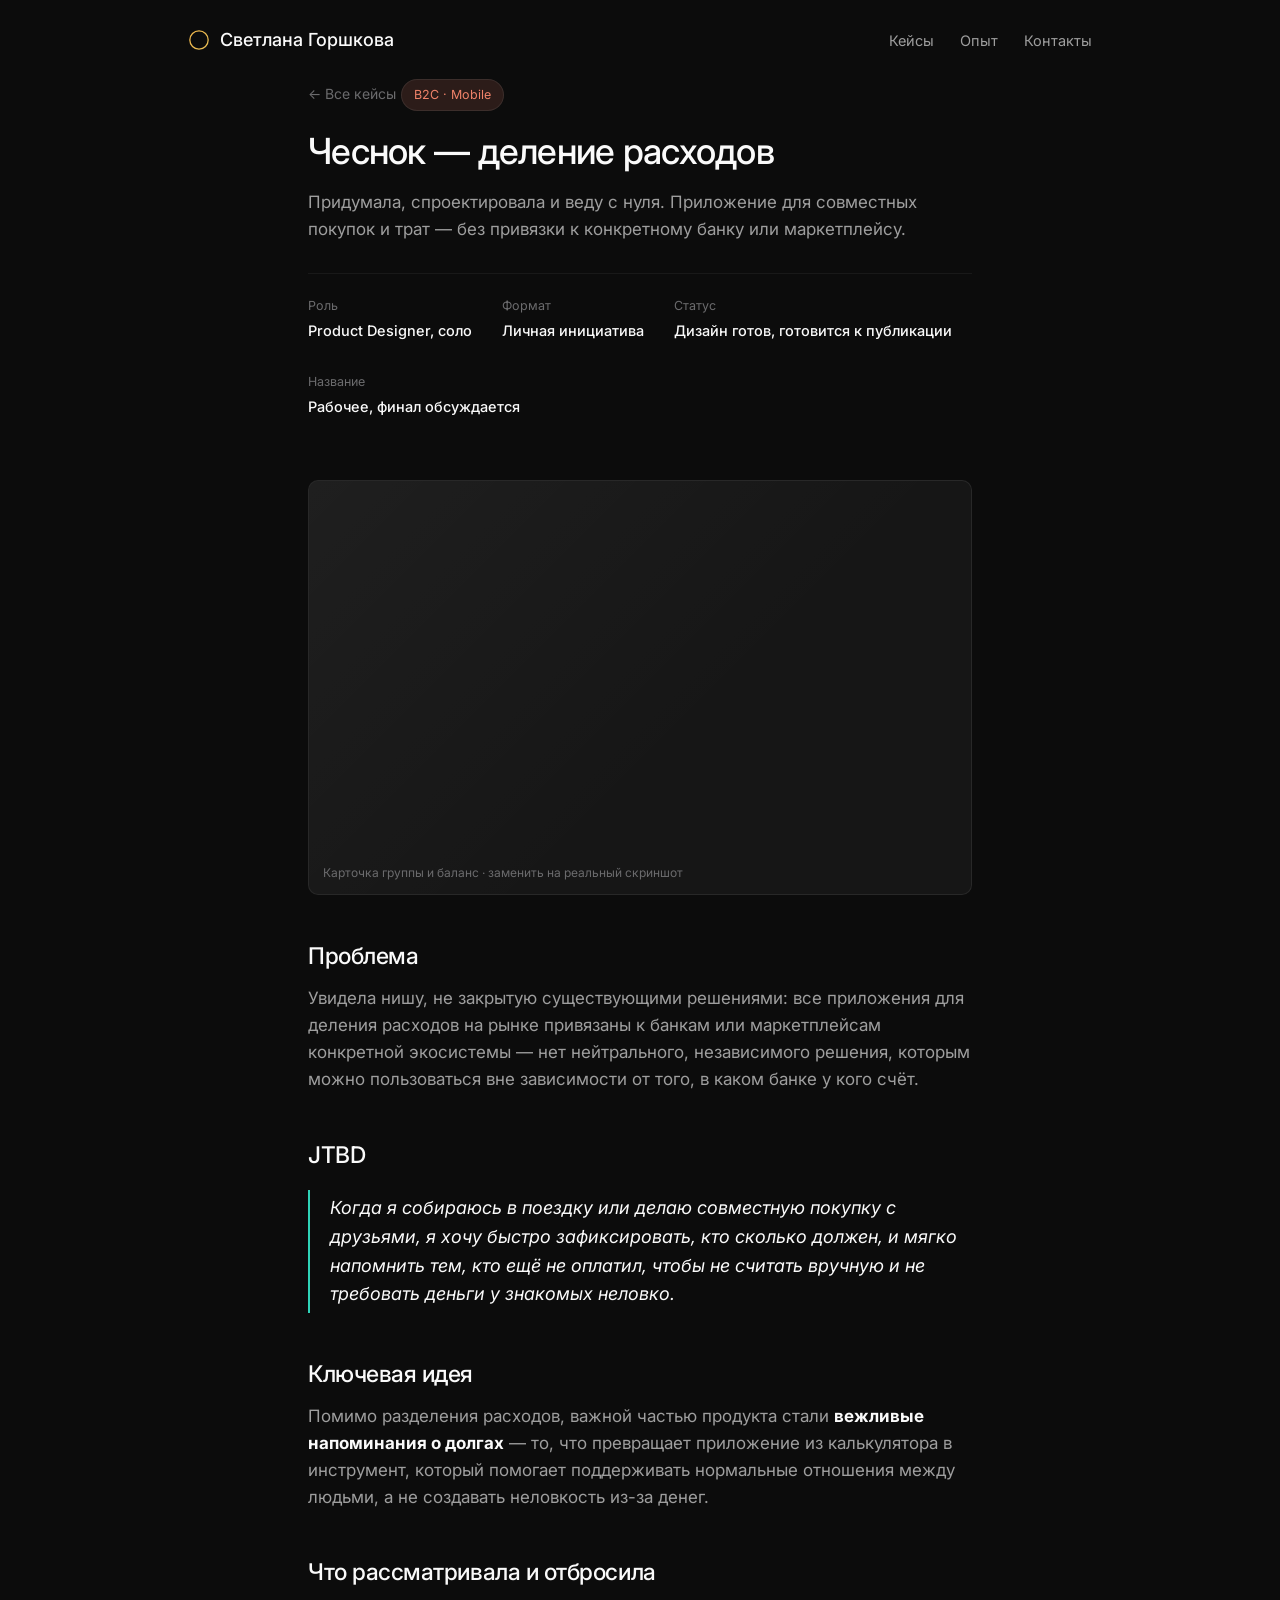
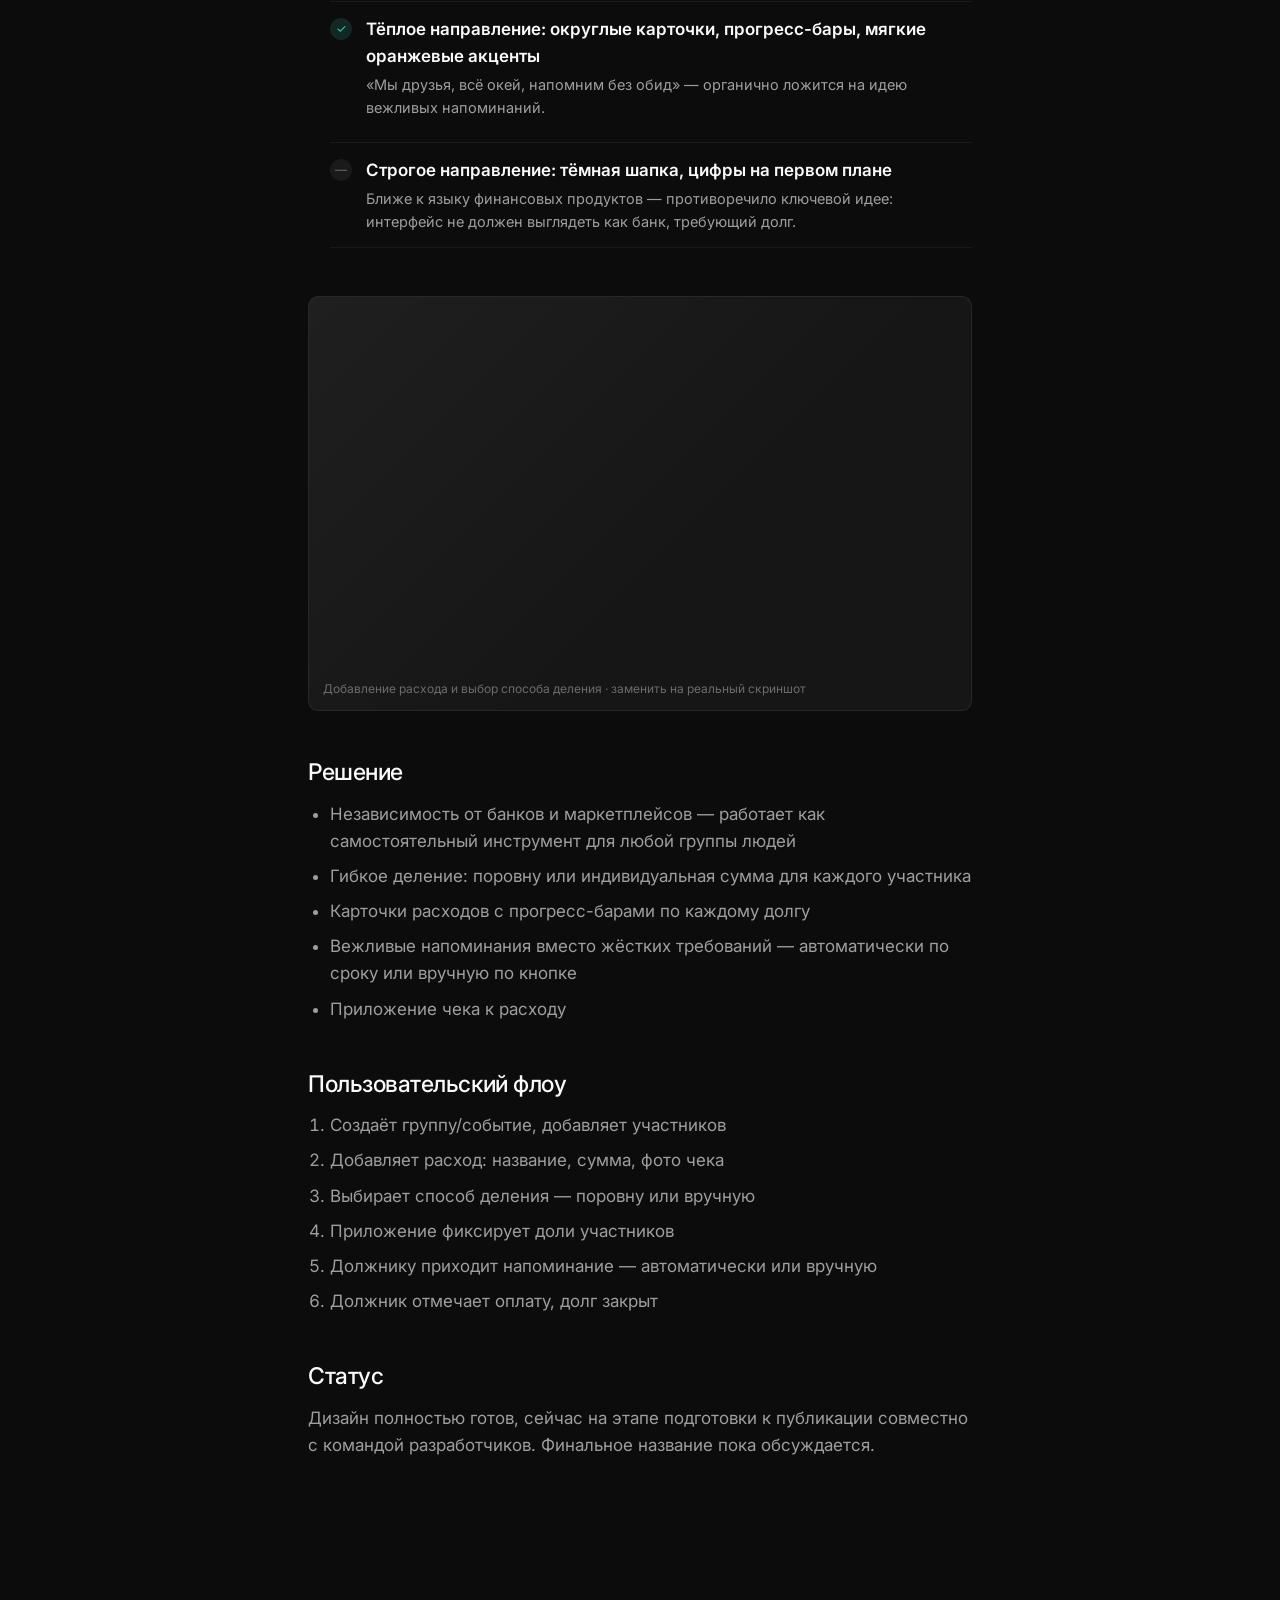
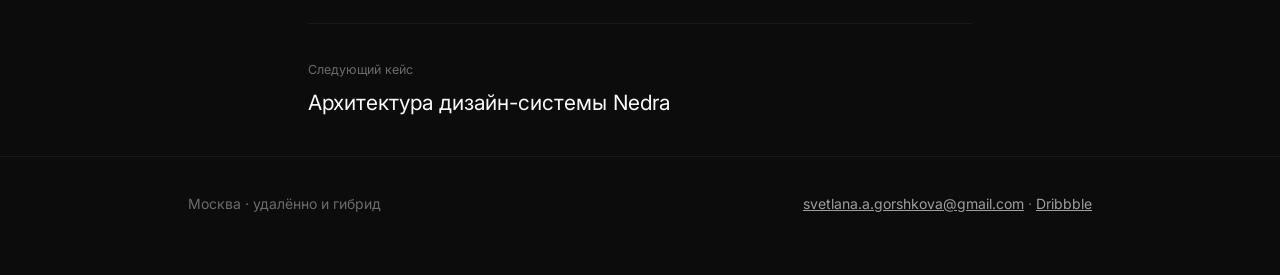
==== case-chesnok.html @ 219b7819 "Add files via upload" ====
<!DOCTYPE html>
<html lang="ru">
<head>
<meta charset="UTF-8">
<meta name="viewport" content="width=device-width, initial-scale=1">
<title>Чеснок — деление расходов — Светлана Горшкова</title>
<meta name="description" content="Личный проект: приложение для деления расходов на покупках без привязки к банкам и маркетплейсам.">
<link rel="stylesheet" href="styles.css">
</head>
<body>

<nav class="topnav">
  <div class="wrap">
    <a href="index.html" class="brand">
      <svg class="mark" viewBox="0 0 24 24" fill="none"><circle cx="12" cy="12" r="10" stroke="url(#g1)" stroke-width="1.4"/><defs><linearGradient id="g1" x1="0" y1="0" x2="24" y2="24"><stop offset="0%" stop-color="#F2B84B"/><stop offset="55%" stop-color="#2FD3B8"/><stop offset="100%" stop-color="#7FA6E8"/></linearGradient></defs></svg>
      Светлана Горшкова
    </a>
    <div class="links">
      <a href="index.html#cases">Кейсы</a>
      <a href="index.html#about">Опыт</a>
      <a href="index.html#contact">Контакты</a>
    </div>
  </div>
</nav>

<div class="narrow">
  <header class="case-hero">
    <a href="index.html" class="back">← Все кейсы</a>
    <span class="eyebrow-badge brick" data-enter data-delay="0">B2C · Mobile</span>
    <h1 data-enter data-delay="80">Чеснок — деление расходов</h1>
    <p class="dek" data-enter data-delay="160">Придумала, спроектировала и веду с нуля. Приложение для совместных покупок и трат — без привязки к конкретному банку или маркетплейсу.</p>

    <div class="facts-row" data-enter data-delay="240">
      <div class="fact"><div class="k">Роль</div><div class="v">Product Designer, соло</div></div>
      <div class="fact"><div class="k">Формат</div><div class="v">Личная инициатива</div></div>
      <div class="fact"><div class="k">Статус</div><div class="v">Дизайн готов, готовится к публикации</div></div>
      <div class="fact"><div class="k">Название</div><div class="v">Рабочее, финал обсуждается</div></div>
    </div>
  </header>

  <div class="placeholder-shot brick"><span class="cap">Карточка группы и баланс · заменить на реальный скриншот</span></div>

  <div class="case-body">

    <section>
      <h2>Проблема</h2>
      <p>Увидела нишу, не закрытую существующими решениями: все приложения для деления расходов на рынке привязаны к банкам или маркетплейсам конкретной экосистемы — нет нейтрального, независимого решения, которым можно пользоваться вне зависимости от того, в каком банке у кого счёт.</p>
    </section>

    <section>
      <h2>JTBD</h2>
      <blockquote class="quote-block">Когда я собираюсь в поездку или делаю совместную покупку с друзьями, я хочу быстро зафиксировать, кто сколько должен, и мягко напомнить тем, кто ещё не оплатил, чтобы не считать вручную и не требовать деньги у знакомых неловко.</blockquote>
    </section>

    <section>
      <h2>Ключевая идея</h2>
      <p>Помимо разделения расходов, важной частью продукта стали <strong>вежливые напоминания о долгах</strong> — то, что превращает приложение из калькулятора в инструмент, который помогает поддерживать нормальные отношения между людьми, а не создавать неловкость из-за денег.</p>
    </section>

    <section>
      <h2>Что рассматривала и отбросила</h2>
      <ul class="alt-list">
        <li>
          <span class="alt-mark yes">✓</span>
          <span>
            <div class="alt-title">Тёплое направление: округлые карточки, прогресс-бары, мягкие оранжевые акценты</div>
            <div class="alt-desc">«Мы друзья, всё окей, напомним без обид» — органично ложится на идею вежливых напоминаний.</div>
          </span>
        </li>
        <li>
          <span class="alt-mark no">—</span>
          <span>
            <div class="alt-title">Строгое направление: тёмная шапка, цифры на первом плане</div>
            <div class="alt-desc">Ближе к языку финансовых продуктов — противоречило ключевой идее: интерфейс не должен выглядеть как банк, требующий долг.</div>
          </span>
        </li>
      </ul>
    </section>

    <div class="placeholder-shot brick"><span class="cap">Добавление расхода и выбор способа деления · заменить на реальный скриншот</span></div>

    <section>
      <h2>Решение</h2>
      <ul>
        <li>Независимость от банков и маркетплейсов — работает как самостоятельный инструмент для любой группы людей</li>
        <li>Гибкое деление: поровну или индивидуальная сумма для каждого участника</li>
        <li>Карточки расходов с прогресс-барами по каждому долгу</li>
        <li>Вежливые напоминания вместо жёстких требований — автоматически по сроку или вручную по кнопке</li>
        <li>Приложение чека к расходу</li>
      </ul>
    </section>

    <section>
      <h2>Пользовательский флоу</h2>
      <ol>
        <li>Создаёт группу/событие, добавляет участников</li>
        <li>Добавляет расход: название, сумма, фото чека</li>
        <li>Выбирает способ деления — поровну или вручную</li>
        <li>Приложение фиксирует доли участников</li>
        <li>Должнику приходит напоминание — автоматически или вручную</li>
        <li>Должник отмечает оплату, долг закрыт</li>
      </ol>
    </section>

    <section>
      <h2>Статус</h2>
      <p>Дизайн полностью готов, сейчас на этапе подготовки к публикации совместно с командой разработчиков. Финальное название пока обсуждается.</p>
    </section>

  </div>

  <div class="next-case">
    <div class="k">Следующий кейс</div>
    <a href="case-nedra-design-system.html">Архитектура дизайн-системы Nedra</a>
  </div>
</div>

<footer>
  <div class="wrap" style="display:flex; justify-content:space-between; flex-wrap:wrap; gap:12px; width:100%;">
    <span>Москва &middot; удалённо и гибрид</span>
    <span><a href="mailto:svetlana.a.gorshkova@gmail.com">svetlana.a.gorshkova@gmail.com</a> &middot; <a href="https://dribbble.com/hagedis">Dribbble</a></span>
  </div>
</footer>

<script src="entrance.js"></script>
</body>
</html>
---- styles.css ----
@import url('https://fonts.googleapis.com/css2?family=Inter:wght@400;500;600;700&display=swap');

:root {
  --bg: #0c0c0c;
  --box: #111111;
  --box-raised: #161616;
  --hairline: rgba(255,255,255,0.08);
  --hairline-soft: rgba(255,255,255,0.055);
  --heading: #fafafa;
  --subtitle: #9e9e9e;
  --faint: #6b6b6d;

  --teal: #2FD3B8;
  --teal-dim: rgba(47,211,184,0.14);
  --amber: #F2B84B;
  --amber-dim: rgba(242,184,75,0.14);
  --brick: #F0836A;
  --brick-dim: rgba(240,131,106,0.14);
  --navy: #7FA6E8;
  --navy-dim: rgba(127,166,232,0.14);

  --grad: linear-gradient(90deg, var(--amber) 0%, var(--teal) 55%, var(--navy) 100%);
  --max-w: 720px;
}

* { box-sizing: border-box; }
html { scroll-behavior: smooth; }
@media (prefers-reduced-motion: reduce) { html { scroll-behavior: auto; } }

body {
  margin: 0;
  background: var(--bg);
  color: var(--heading);
  font-family: 'Inter', -apple-system, sans-serif;
  font-size: 17px;
  line-height: 1.6;
  -webkit-font-smoothing: antialiased;
}

h1, h2, h3 {
  font-family: 'Inter', -apple-system, sans-serif;
  font-weight: 500;
  letter-spacing: -0.02em;
  line-height: 1.15;
  color: var(--heading);
  margin: 0;
}

a { color: inherit; }
img, svg { max-width: 100%; display: block; }

.wrap { max-width: 960px; margin: 0 auto; padding: 0 28px; }
.narrow { max-width: var(--max-w); margin: 0 auto; padding: 0 28px; }

/* ===== entrance ===== */
[data-enter] { opacity: 0; }
.hl-mask { display: block; overflow: hidden; padding-bottom: 0.16em; margin-bottom: -0.16em; }
.hl-line { display: block; opacity: 0; transform: translateY(60%); }
html.entrance-off [data-enter] { opacity: 1 !important; }
html.entrance-off .hl-line { opacity: 1 !important; transform: none !important; }

/* ===== nav ===== */
.topnav { padding: 26px 0 0; }
.topnav .wrap { display: flex; justify-content: space-between; align-items: center; gap: 16px; flex-wrap: wrap; }
.topnav .brand { font-family: 'Inter', sans-serif; font-size: 18px; font-weight: 500; text-decoration: none; color: var(--heading); display:flex; align-items:center; gap:10px; }
.topnav .brand .mark { width: 22px; height: 22px; flex-shrink: 0; }
.topnav .links { display: flex; gap: 26px; font-size: 14.5px; color: var(--subtitle); }
.topnav .links a { text-decoration: none; transition: color .18s ease; }
.topnav .links a:hover { color: var(--heading); }

/* ===== hero ===== */
.hero { padding: 100px 0 0; position: relative; }
.hero-glow {
  position: absolute; top: -80px; left: 50%; transform: translateX(-50%);
  width: 720px; height: 360px; pointer-events: none; z-index: 0;
  background: radial-gradient(closest-side, rgba(242,184,75,0.10), rgba(47,211,184,0.07) 55%, transparent 75%);
  filter: blur(10px);
}
.hero > .wrap { position: relative; z-index: 1; }
.hero h1 {
  font-size: clamp(30px, 4.4vw, 44px);
  max-width: 800px;
  letter-spacing: -0.015em;
}
.hero .role { margin-top: 22px; font-size: 16.5px; color: var(--subtitle); max-width: 600px; line-height: 1.7; }
.hero .role + .role { margin-top: 14px; }

/* composer-style card for stats */
.stat-card {
  margin-top: 56px;
  background: linear-gradient(180deg, rgba(255,255,255,0.03), rgba(255,255,255,0) 45%), var(--box);
  border: 1px solid var(--hairline);
  border-radius: 16px;
  padding: 36px clamp(24px,3.5vw,40px);
  position: relative;
  isolation: isolate;
}
.stat-card::after {
  content: ""; position: absolute; left: 6%; right: 6%; bottom: -1px; height: 2px;
  background: var(--grad); border-radius: 2px; opacity: 0.85; z-index: -1;
  filter: blur(0.3px);
}
.stat-row { display: flex; flex-wrap: wrap; gap: 44px; }
.stat .num {
  font-family: 'Inter', sans-serif; font-size: 27px; font-weight: 500;
  background-image: var(--grad);
  background-size: 110px 100%;
  background-repeat: no-repeat;
  -webkit-background-clip: text; background-clip: text; color: transparent;
}
.stat .label { font-size: 13px; color: var(--faint); margin-top: 4px; }

/* ===== case list ===== */
.case-list { margin: 88px 0; }
.section-label { font-size: 13.5px; color: var(--faint); margin-bottom: 26px; letter-spacing: 0.01em; }
.case-row {
  display: flex; align-items: center; gap: 26px;
  padding: 32px 30px 32px 34px; margin-bottom: 16px;
  border: 1px solid var(--hairline-soft);
  border-radius: 12px;
  background: var(--box);
  text-decoration: none; color: inherit;
  position: relative; overflow: hidden;
  transition: border-color .2s ease, background .2s ease, transform .2s ease;
}
.case-row::before {
  content: ""; position: absolute; left: 0; top: 0; bottom: 0; width: 3px;
  background-image: linear-gradient(180deg, var(--amber) 0%, var(--teal) 50%, var(--navy) 100%);
  background-repeat: no-repeat;
  background-size: 100% 560px;
}
.case-row:nth-of-type(1)::before { background-position: 0 0; }
.case-row:nth-of-type(2)::before { background-position: 0 -140px; }
.case-row:nth-of-type(3)::before { background-position: 0 -280px; }
.case-row:nth-of-type(4)::before { background-position: 0 -420px; }
.case-row:hover { background: var(--box-raised); transform: translateY(-1px); border-color: var(--hairline); }
.case-row .meta { flex: 1; min-width: 0; }
.case-row .ctitle { font-family: 'Inter', sans-serif; font-size: 21px; font-weight: 500; }
.case-row .csub { font-size: 14.5px; color: var(--subtitle); margin-top: 6px; }
.case-row .cresult { font-size: 14.5px; color: var(--subtitle); text-align: right; white-space: nowrap; flex-shrink: 0; }
.case-row .cresult strong { color: var(--heading); font-weight: 600; }
.case-row .tag { font-size: 12px; color: var(--subtitle); border: 1px solid var(--hairline); border-radius: 999px; padding: 4px 10px; flex-shrink: 0; }

/* ===== about ===== */
.about { padding: 64px 0 96px; border-top: 1px solid var(--hairline-soft); }
.about p { max-width: 640px; color: var(--subtitle); line-height: 1.7; }
.skills-grid { display: grid; grid-template-columns: repeat(auto-fit, minmax(220px,1fr)); gap: 20px; margin-top: 36px; }
.skills-grid > div { background: var(--box); border: 1px solid var(--hairline-soft); border-radius: 12px; padding: 24px 26px; }
.skills-grid h4 { font-size: 14px; font-weight: 600; margin-bottom: 8px; color: var(--heading); }
.skills-grid p { font-size: 14px; color: var(--subtitle); margin: 0; }

footer { padding: 36px 0 60px; border-top: 1px solid var(--hairline-soft); font-size: 14px; color: var(--faint); display: flex; justify-content: space-between; flex-wrap: wrap; gap: 12px; }
footer a { text-decoration: underline; color: var(--subtitle); }

/* ===== case pages ===== */
.case-hero { padding: 24px 0 40px; }
.case-hero .back { display: inline-block; font-size: 14px; color: var(--faint); text-decoration: none; margin-bottom: 26px; }
.case-hero .back:hover { color: var(--heading); }
.case-hero .eyebrow-badge { display: inline-block; font-size: 12.5px; padding: 5px 12px; border-radius: 999px; margin-bottom: 18px; border: 1px solid var(--hairline); }
.case-hero .eyebrow-badge.teal { color: var(--teal); background: var(--teal-dim); }
.case-hero .eyebrow-badge.amber { color: var(--amber); background: var(--amber-dim); }
.case-hero .eyebrow-badge.brick { color: var(--brick); background: var(--brick-dim); }
.case-hero .eyebrow-badge.navy { color: var(--navy); background: var(--navy-dim); }
.case-hero h1 { font-size: clamp(27px, 4vw, 36px); }
.case-hero .dek { margin-top: 16px; font-size: 17px; color: var(--subtitle); max-width: 620px; }
.facts-row { display: flex; flex-wrap: wrap; gap: 30px; margin-top: 30px; padding-top: 22px; border-top: 1px solid var(--hairline-soft); }
.facts-row .fact .k { font-size: 12.5px; color: var(--faint); margin-bottom: 3px; }
.facts-row .fact .v { font-size: 14.5px; font-weight: 500; }
.nda-note { margin-top: 22px; padding: 13px 16px; background: var(--navy-dim); color: var(--navy); font-size: 14px; border-radius: 8px; max-width: 560px; border: 1px solid var(--hairline); }

.case-body { padding-bottom: 80px; }
.case-body section { margin: 48px 0; }
.case-body h2 { font-size: 23px; margin-bottom: 15px; }
.case-body h3 { font-size: 17px; margin: 22px 0 10px; color: var(--heading); }
.case-body p { color: var(--subtitle); margin: 0 0 14px; }
.case-body ul, .case-body ol { color: var(--subtitle); padding-left: 22px; margin: 0 0 14px; }
.case-body li { margin-bottom: 8px; }
.case-body strong { color: var(--heading); }

.alt-list { list-style: none; padding: 0; margin: 18px 0; }
.alt-list li { display: flex; gap: 14px; padding: 14px 0; border-top: 1px solid var(--hairline-soft); }
.alt-list li:last-child { border-bottom: 1px solid var(--hairline-soft); }
.alt-mark { flex-shrink: 0; width: 22px; height: 22px; border-radius: 50%; display: flex; align-items: center; justify-content: center; font-size: 12px; margin-top: 2px; }
.alt-mark.yes { background: var(--teal-dim); color: var(--teal); }
.alt-mark.no { background: rgba(255,255,255,0.06); color: var(--faint); }
.alt-list .alt-title { font-weight: 600; color: var(--heading); margin-bottom: 3px; }
.alt-list .alt-desc { font-size: 14.5px; color: var(--subtitle); }

.result-grid { display: grid; grid-template-columns: repeat(auto-fit, minmax(140px,1fr)); gap: 22px; margin: 22px 0; }
.result-grid .num { font-family: 'Inter', sans-serif; font-size: 30px; font-weight: 500; background: var(--grad); -webkit-background-clip: text; background-clip: text; color: transparent; }
.result-grid .label { font-size: 13.5px; color: var(--subtitle); margin-top: 4px; }
.result-grid .forecast-tag { display: block; font-size: 11px; color: var(--faint); margin-top: 3px; }

.placeholder-shot { border-radius: 10px; aspect-ratio: 16/10; margin: 22px 0; position: relative; overflow: hidden; border: 1px solid var(--hairline); background: var(--box-raised); }
.placeholder-shot::after { content: ""; position: absolute; inset: 0; background: linear-gradient(135deg, rgba(255,255,255,0.04), transparent 60%); }
.placeholder-shot .cap { position: absolute; bottom: 12px; left: 14px; font-size: 12px; color: var(--faint); z-index: 1; }

.quote-block { border-left: 2px solid var(--teal); padding: 4px 0 4px 20px; margin: 22px 0; font-family: 'Inter', sans-serif; font-style: italic; font-size: 18px; color: var(--heading); }

.next-case { border-top: 1px solid var(--hairline-soft); padding: 36px 0; margin-top: 36px; }
.next-case .k { font-size: 12.5px; color: var(--faint); margin-bottom: 6px; }
.next-case a { font-family: 'Inter', sans-serif; font-size: 21px; text-decoration: none; }
.next-case a:hover { color: var(--teal); }

@media (max-width: 640px) {
  .case-row { flex-wrap: wrap; }
  .case-row .cresult { width: 100%; text-align: left; margin-top: 4px; }
}
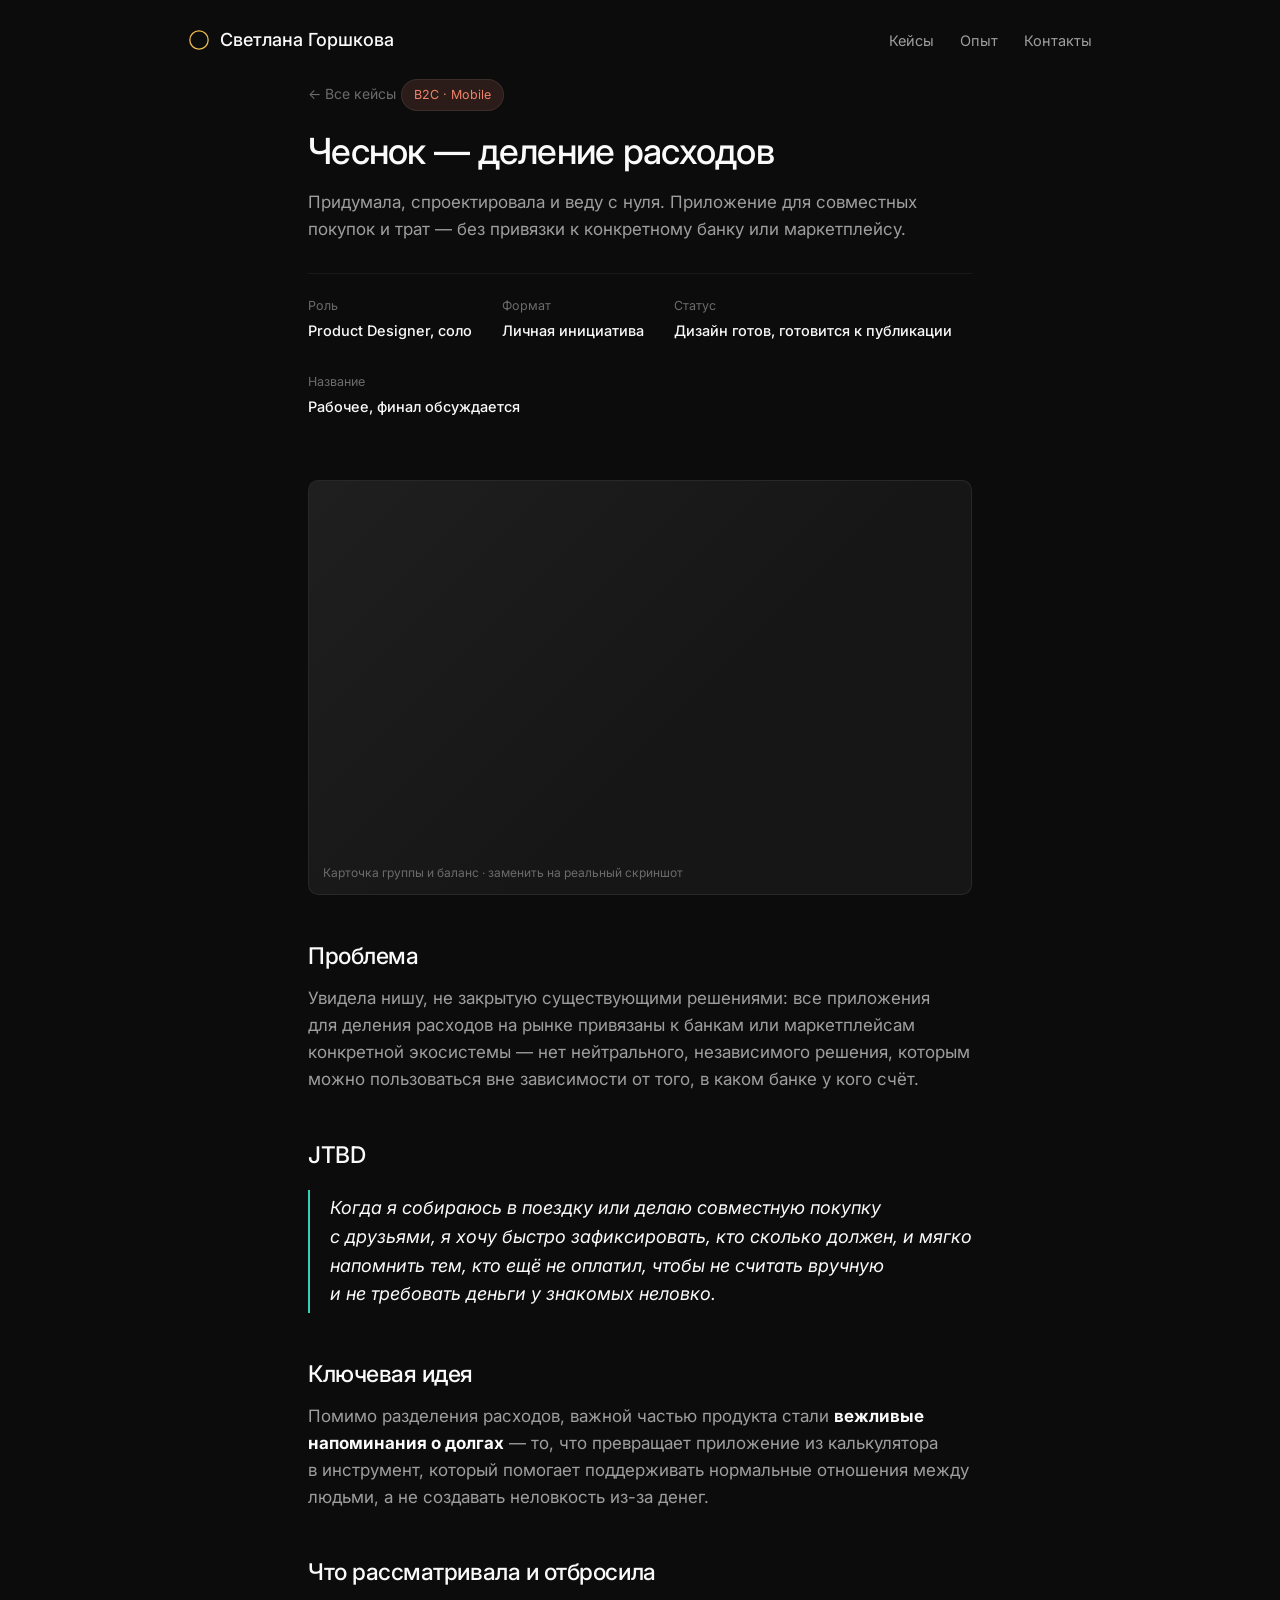
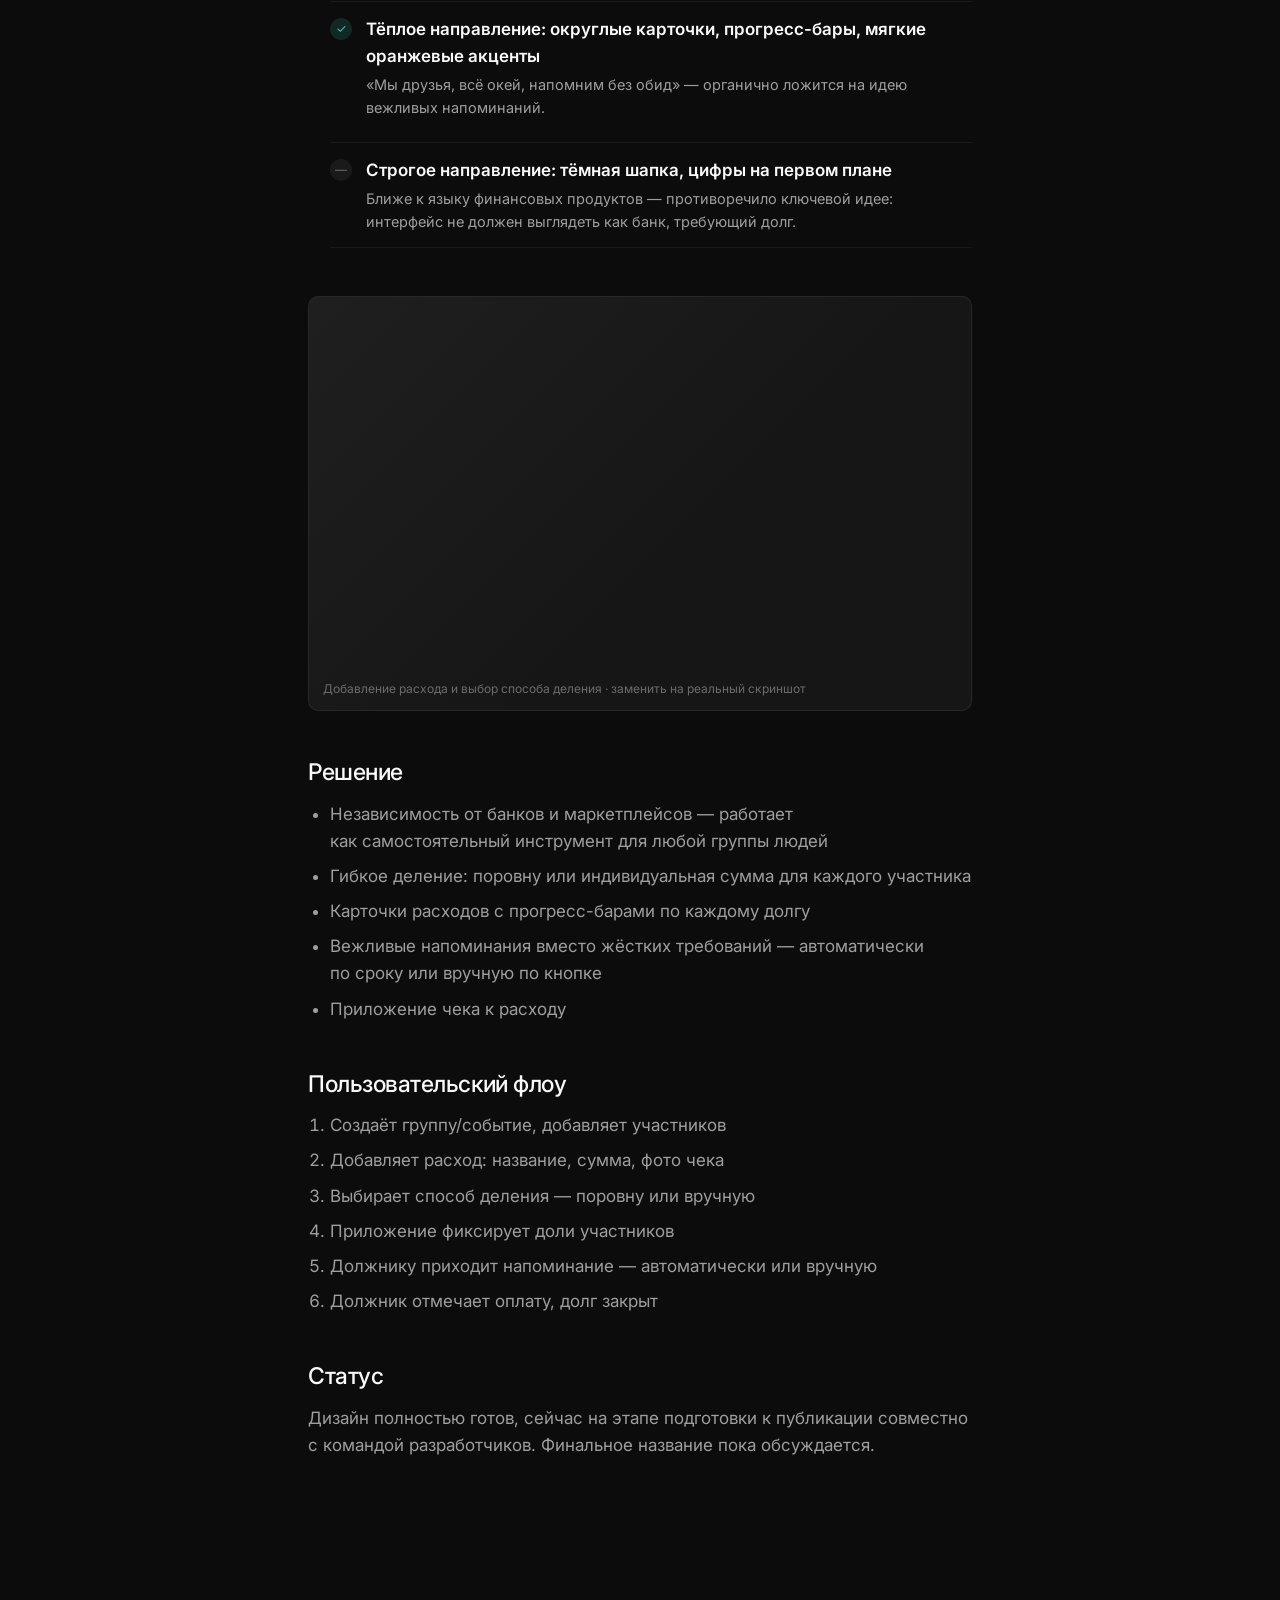
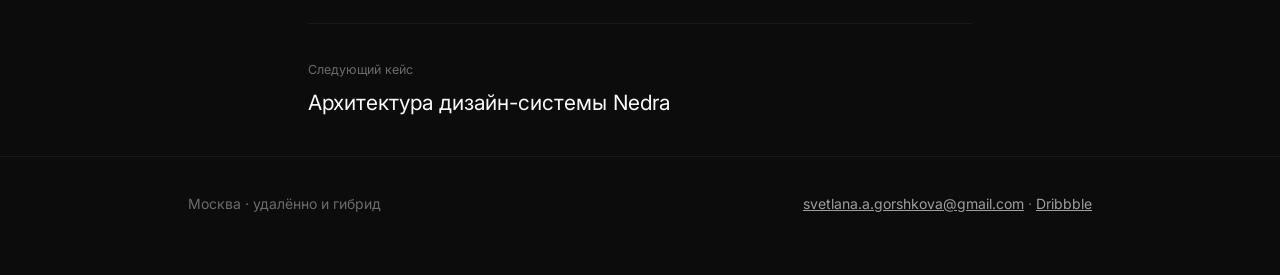
==== commit 151fce35: "Add files via upload" ====
--- a/case-chesnok.html
+++ b/case-chesnok.html
@@ -4,7 +4,7 @@
 <meta charset="UTF-8">
 <meta name="viewport" content="width=device-width, initial-scale=1">
 <title>Чеснок — деление расходов — Светлана Горшкова</title>
-<meta name="description" content="Личный проект: приложение для деления расходов на покупках без привязки к банкам и маркетплейсам.">
+<meta name="description" content="Личный проект: приложение для&nbsp;деления расходов на&nbsp;покупках без&nbsp;привязки к&nbsp;банкам и&nbsp;маркетплейсам.">
 <link rel="stylesheet" href="styles.css">
 </head>
 <body>
@@ -28,65 +28,65 @@
     <a href="index.html" class="back">← Все кейсы</a>
     <span class="eyebrow-badge brick" data-enter data-delay="0">B2C · Mobile</span>
     <h1 data-enter data-delay="80">Чеснок — деление расходов</h1>
-    <p class="dek" data-enter data-delay="160">Придумала, спроектировала и веду с нуля. Приложение для совместных покупок и трат — без привязки к конкретному банку или маркетплейсу.</p>
+    <p class="dek" data-enter data-delay="160">Придумала, спроектировала и&nbsp;веду с&nbsp;нуля. Приложение для&nbsp;совместных покупок и&nbsp;трат — без&nbsp;привязки к&nbsp;конкретному банку или маркетплейсу.</p>
 
     <div class="facts-row" data-enter data-delay="240">
       <div class="fact"><div class="k">Роль</div><div class="v">Product Designer, соло</div></div>
       <div class="fact"><div class="k">Формат</div><div class="v">Личная инициатива</div></div>
-      <div class="fact"><div class="k">Статус</div><div class="v">Дизайн готов, готовится к публикации</div></div>
+      <div class="fact"><div class="k">Статус</div><div class="v">Дизайн готов, готовится к&nbsp;публикации</div></div>
       <div class="fact"><div class="k">Название</div><div class="v">Рабочее, финал обсуждается</div></div>
     </div>
   </header>
 
-  <div class="placeholder-shot brick"><span class="cap">Карточка группы и баланс · заменить на реальный скриншот</span></div>
+  <div class="placeholder-shot brick"><span class="cap">Карточка группы и&nbsp;баланс · заменить на&nbsp;реальный скриншот</span></div>
 
   <div class="case-body">
 
     <section>
       <h2>Проблема</h2>
-      <p>Увидела нишу, не закрытую существующими решениями: все приложения для деления расходов на рынке привязаны к банкам или маркетплейсам конкретной экосистемы — нет нейтрального, независимого решения, которым можно пользоваться вне зависимости от того, в каком банке у кого счёт.</p>
+      <p>Увидела нишу, не&nbsp;закрытую существующими решениями: все приложения для&nbsp;деления расходов на&nbsp;рынке привязаны к&nbsp;банкам или маркетплейсам конкретной экосистемы — нет нейтрального, независимого решения, которым можно пользоваться вне зависимости от&nbsp;того, в&nbsp;каком банке у&nbsp;кого счёт.</p>
     </section>
 
     <section>
       <h2>JTBD</h2>
-      <blockquote class="quote-block">Когда я собираюсь в поездку или делаю совместную покупку с друзьями, я хочу быстро зафиксировать, кто сколько должен, и мягко напомнить тем, кто ещё не оплатил, чтобы не считать вручную и не требовать деньги у знакомых неловко.</blockquote>
+      <blockquote class="quote-block">Когда я&nbsp;собираюсь в&nbsp;поездку или делаю совместную покупку с&nbsp;друзьями, я&nbsp;хочу быстро зафиксировать, кто сколько должен, и&nbsp;мягко напомнить тем, кто ещё не&nbsp;оплатил, чтобы не&nbsp;считать вручную и&nbsp;не&nbsp;требовать деньги у&nbsp;знакомых неловко.</blockquote>
     </section>
 
     <section>
       <h2>Ключевая идея</h2>
-      <p>Помимо разделения расходов, важной частью продукта стали <strong>вежливые напоминания о долгах</strong> — то, что превращает приложение из калькулятора в инструмент, который помогает поддерживать нормальные отношения между людьми, а не создавать неловкость из-за денег.</p>
+      <p>Помимо разделения расходов, важной частью продукта стали <strong>вежливые напоминания о&nbsp;долгах</strong> — то, что превращает приложение из&nbsp;калькулятора в&nbsp;инструмент, который помогает поддерживать нормальные отношения между людьми, а&nbsp;не&nbsp;создавать неловкость из-за&nbsp;денег.</p>
     </section>
 
     <section>
-      <h2>Что рассматривала и отбросила</h2>
+      <h2>Что рассматривала и&nbsp;отбросила</h2>
       <ul class="alt-list">
         <li>
           <span class="alt-mark yes">✓</span>
           <span>
             <div class="alt-title">Тёплое направление: округлые карточки, прогресс-бары, мягкие оранжевые акценты</div>
-            <div class="alt-desc">«Мы друзья, всё окей, напомним без обид» — органично ложится на идею вежливых напоминаний.</div>
+            <div class="alt-desc">«Мы друзья, всё окей, напомним без&nbsp;обид» — органично ложится на&nbsp;идею вежливых напоминаний.</div>
           </span>
         </li>
         <li>
           <span class="alt-mark no">—</span>
           <span>
-            <div class="alt-title">Строгое направление: тёмная шапка, цифры на первом плане</div>
-            <div class="alt-desc">Ближе к языку финансовых продуктов — противоречило ключевой идее: интерфейс не должен выглядеть как банк, требующий долг.</div>
+            <div class="alt-title">Строгое направление: тёмная шапка, цифры на&nbsp;первом плане</div>
+            <div class="alt-desc">Ближе к&nbsp;языку финансовых продуктов — противоречило ключевой идее: интерфейс не&nbsp;должен выглядеть как&nbsp;банк, требующий долг.</div>
           </span>
         </li>
       </ul>
     </section>
 
-    <div class="placeholder-shot brick"><span class="cap">Добавление расхода и выбор способа деления · заменить на реальный скриншот</span></div>
+    <div class="placeholder-shot brick"><span class="cap">Добавление расхода и&nbsp;выбор способа деления · заменить на&nbsp;реальный скриншот</span></div>
 
     <section>
       <h2>Решение</h2>
       <ul>
-        <li>Независимость от банков и маркетплейсов — работает как самостоятельный инструмент для любой группы людей</li>
-        <li>Гибкое деление: поровну или индивидуальная сумма для каждого участника</li>
-        <li>Карточки расходов с прогресс-барами по каждому долгу</li>
-        <li>Вежливые напоминания вместо жёстких требований — автоматически по сроку или вручную по кнопке</li>
-        <li>Приложение чека к расходу</li>
+        <li>Независимость от&nbsp;банков и&nbsp;маркетплейсов — работает как&nbsp;самостоятельный инструмент для&nbsp;любой группы людей</li>
+        <li>Гибкое деление: поровну или индивидуальная сумма для&nbsp;каждого участника</li>
+        <li>Карточки расходов с&nbsp;прогресс-барами по&nbsp;каждому долгу</li>
+        <li>Вежливые напоминания вместо жёстких требований — автоматически по&nbsp;сроку или вручную по&nbsp;кнопке</li>
+        <li>Приложение чека к&nbsp;расходу</li>
       </ul>
     </section>
 
@@ -104,7 +104,7 @@
 
     <section>
       <h2>Статус</h2>
-      <p>Дизайн полностью готов, сейчас на этапе подготовки к публикации совместно с командой разработчиков. Финальное название пока обсуждается.</p>
+      <p>Дизайн полностью готов, сейчас на&nbsp;этапе подготовки к&nbsp;публикации совместно с&nbsp;командой разработчиков. Финальное название пока обсуждается.</p>
     </section>
 
   </div>
@@ -117,7 +117,7 @@
 
 <footer>
   <div class="wrap" style="display:flex; justify-content:space-between; flex-wrap:wrap; gap:12px; width:100%;">
-    <span>Москва &middot; удалённо и гибрид</span>
+    <span>Москва &middot; удалённо и&nbsp;гибрид</span>
     <span><a href="mailto:svetlana.a.gorshkova@gmail.com">svetlana.a.gorshkova@gmail.com</a> &middot; <a href="https://dribbble.com/hagedis">Dribbble</a></span>
   </div>
 </footer>
--- a/styles.css
+++ b/styles.css
@@ -24,7 +24,8 @@
 }
 
 * { box-sizing: border-box; }
-html { scroll-behavior: smooth; }
+html { scroll-behavior: smooth; overflow-x: hidden; }
+body { overflow-x: hidden; }
 @media (prefers-reduced-motion: reduce) { html { scroll-behavior: auto; } }
 
 body {
@@ -203,6 +204,13 @@
 .next-case a:hover { color: var(--teal); }
 
 @media (max-width: 640px) {
-  .case-row { flex-wrap: wrap; }
-  .case-row .cresult { width: 100%; text-align: left; margin-top: 4px; }
-}
+  .case-row { flex-direction: column; align-items: flex-start; gap: 12px; }
+  .case-row .tag { order: 2; }
+  .case-row .cresult { order: 3; width: 100%; text-align: left; }
+
+  .case-row::before { background-size: 100% 1150px; }
+  .case-row:nth-of-type(1)::before { background-position: 0 0; }
+  .case-row:nth-of-type(2)::before { background-position: 0 -300px; }
+  .case-row:nth-of-type(3)::before { background-position: 0 -580px; }
+  .case-row:nth-of-type(4)::before { background-position: 0 -860px; }
+}
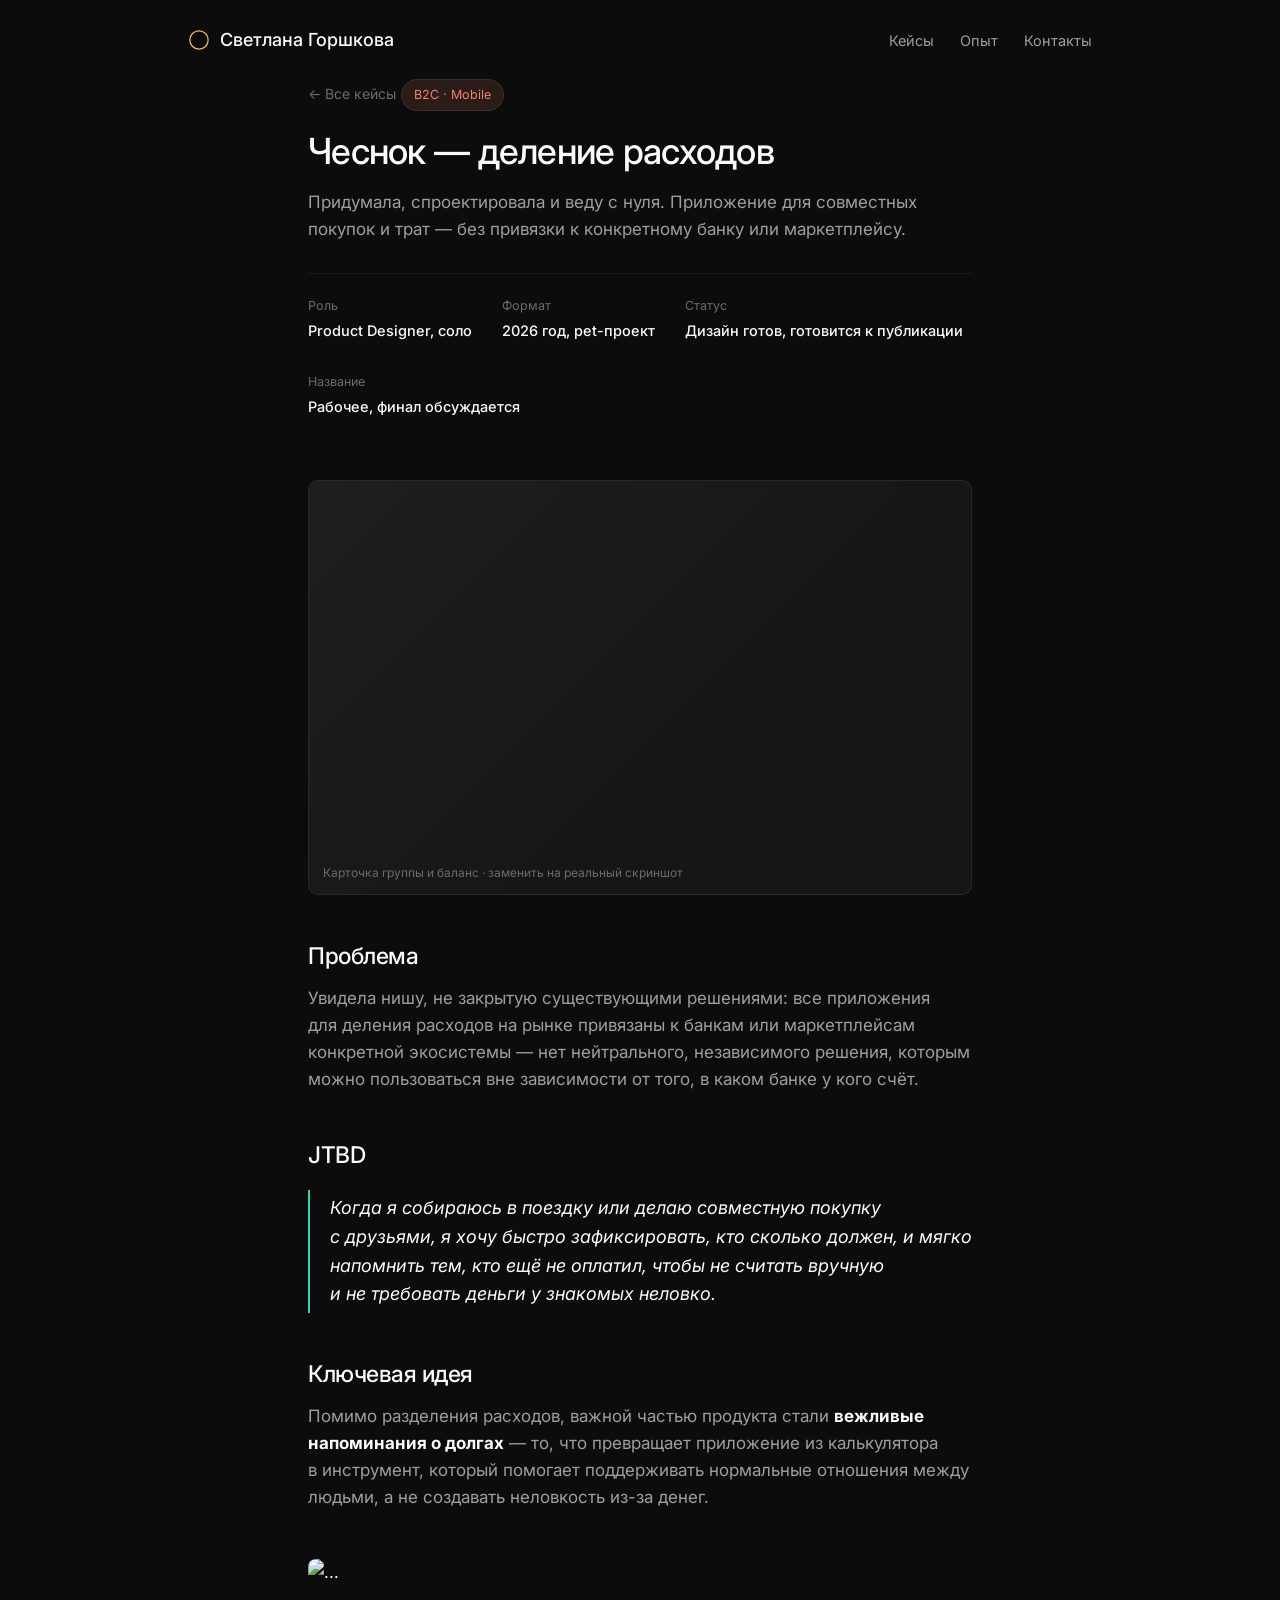
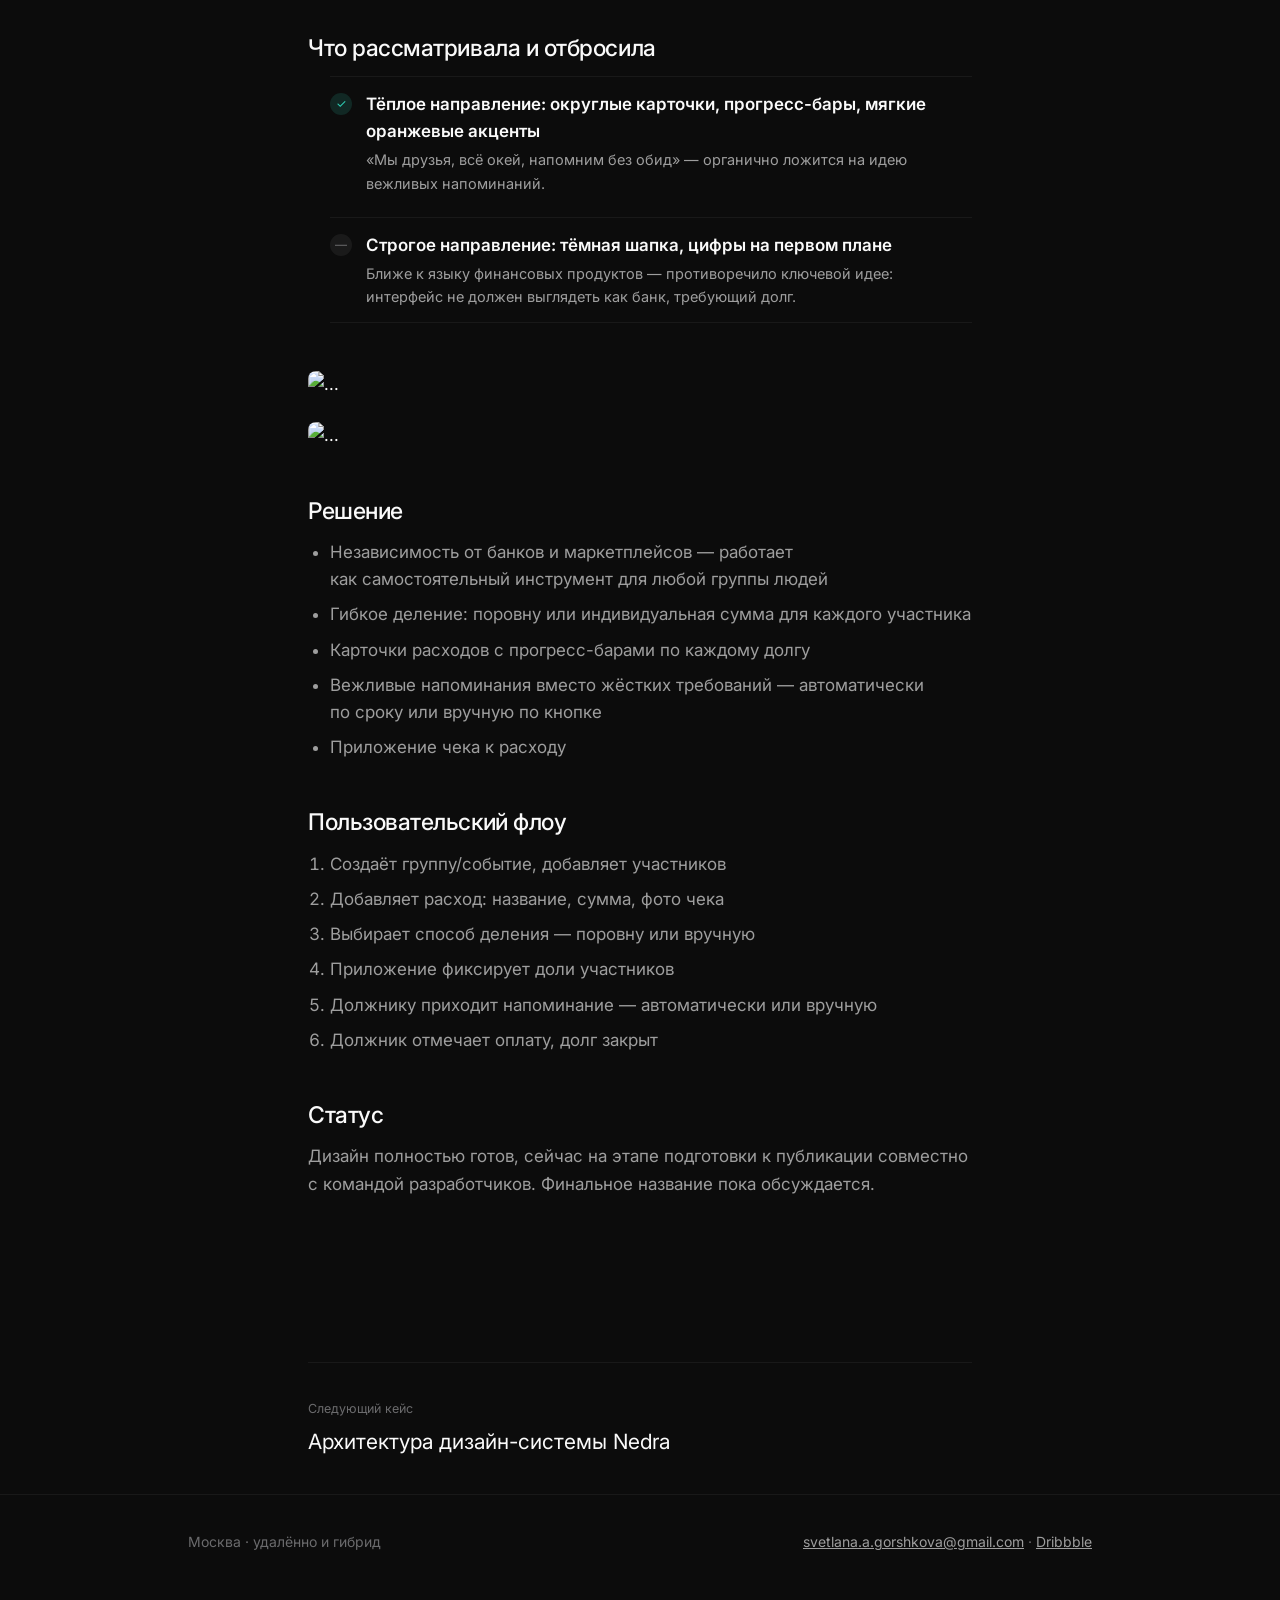
==== commit 9d0e4990: "Update case-chesnok.html" ====
--- a/case-chesnok.html
+++ b/case-chesnok.html
@@ -32,7 +32,7 @@
 
     <div class="facts-row" data-enter data-delay="240">
       <div class="fact"><div class="k">Роль</div><div class="v">Product Designer, соло</div></div>
-      <div class="fact"><div class="k">Формат</div><div class="v">Личная инициатива</div></div>
+      <div class="fact"><div class="k">Формат</div><div class="v">2026 год, pet-проект</div></div>
       <div class="fact"><div class="k">Статус</div><div class="v">Дизайн готов, готовится к&nbsp;публикации</div></div>
       <div class="fact"><div class="k">Название</div><div class="v">Рабочее, финал обсуждается</div></div>
     </div>
@@ -57,6 +57,8 @@
       <p>Помимо разделения расходов, важной частью продукта стали <strong>вежливые напоминания о&nbsp;долгах</strong> — то, что превращает приложение из&nbsp;калькулятора в&nbsp;инструмент, который помогает поддерживать нормальные отношения между людьми, а&nbsp;не&nbsp;создавать неловкость из-за&nbsp;денег.</p>
     </section>
 
+    <img src="assets/chk (1).png" alt="..." style="border-radius:8px; margin:24px 0; width:100%; cursor:zoom-in;" onclick="document.getElementById('lightbox-img').src=this.src; document.getElementById('lightbox').style.display='flex';">
+
     <section>
       <h2>Что рассматривала и&nbsp;отбросила</h2>
       <ul class="alt-list">
@@ -77,7 +79,9 @@
       </ul>
     </section>
 
-    <div class="placeholder-shot brick"><span class="cap">Добавление расхода и&nbsp;выбор способа деления · заменить на&nbsp;реальный скриншот</span></div>
+    <img src="assets/chk (3).png" alt="..." style="border-radius:8px; margin:24px 0; width:100%; cursor:zoom-in;" onclick="document.getElementById('lightbox-img').src=this.src; document.getElementById('lightbox').style.display='flex';">
+
+    <img src="assets/chk (2).png" alt="..." style="border-radius:8px; margin:24px 0; width:100%; cursor:zoom-in;" onclick="document.getElementById('lightbox-img').src=this.src; document.getElementById('lightbox').style.display='flex';">
 
     <section>
       <h2>Решение</h2>
@@ -123,5 +127,6 @@
 </footer>
 
 <script src="entrance.js"></script>
+<div id="lightbox" onclick="this.style.display='none'" style="display:none; position:fixed; inset:0; background:rgba(0,0,0,0.92); z-index:999; align-items:center; justify-content:center; padding:20px; cursor:zoom-out;">
 </body>
 </html>
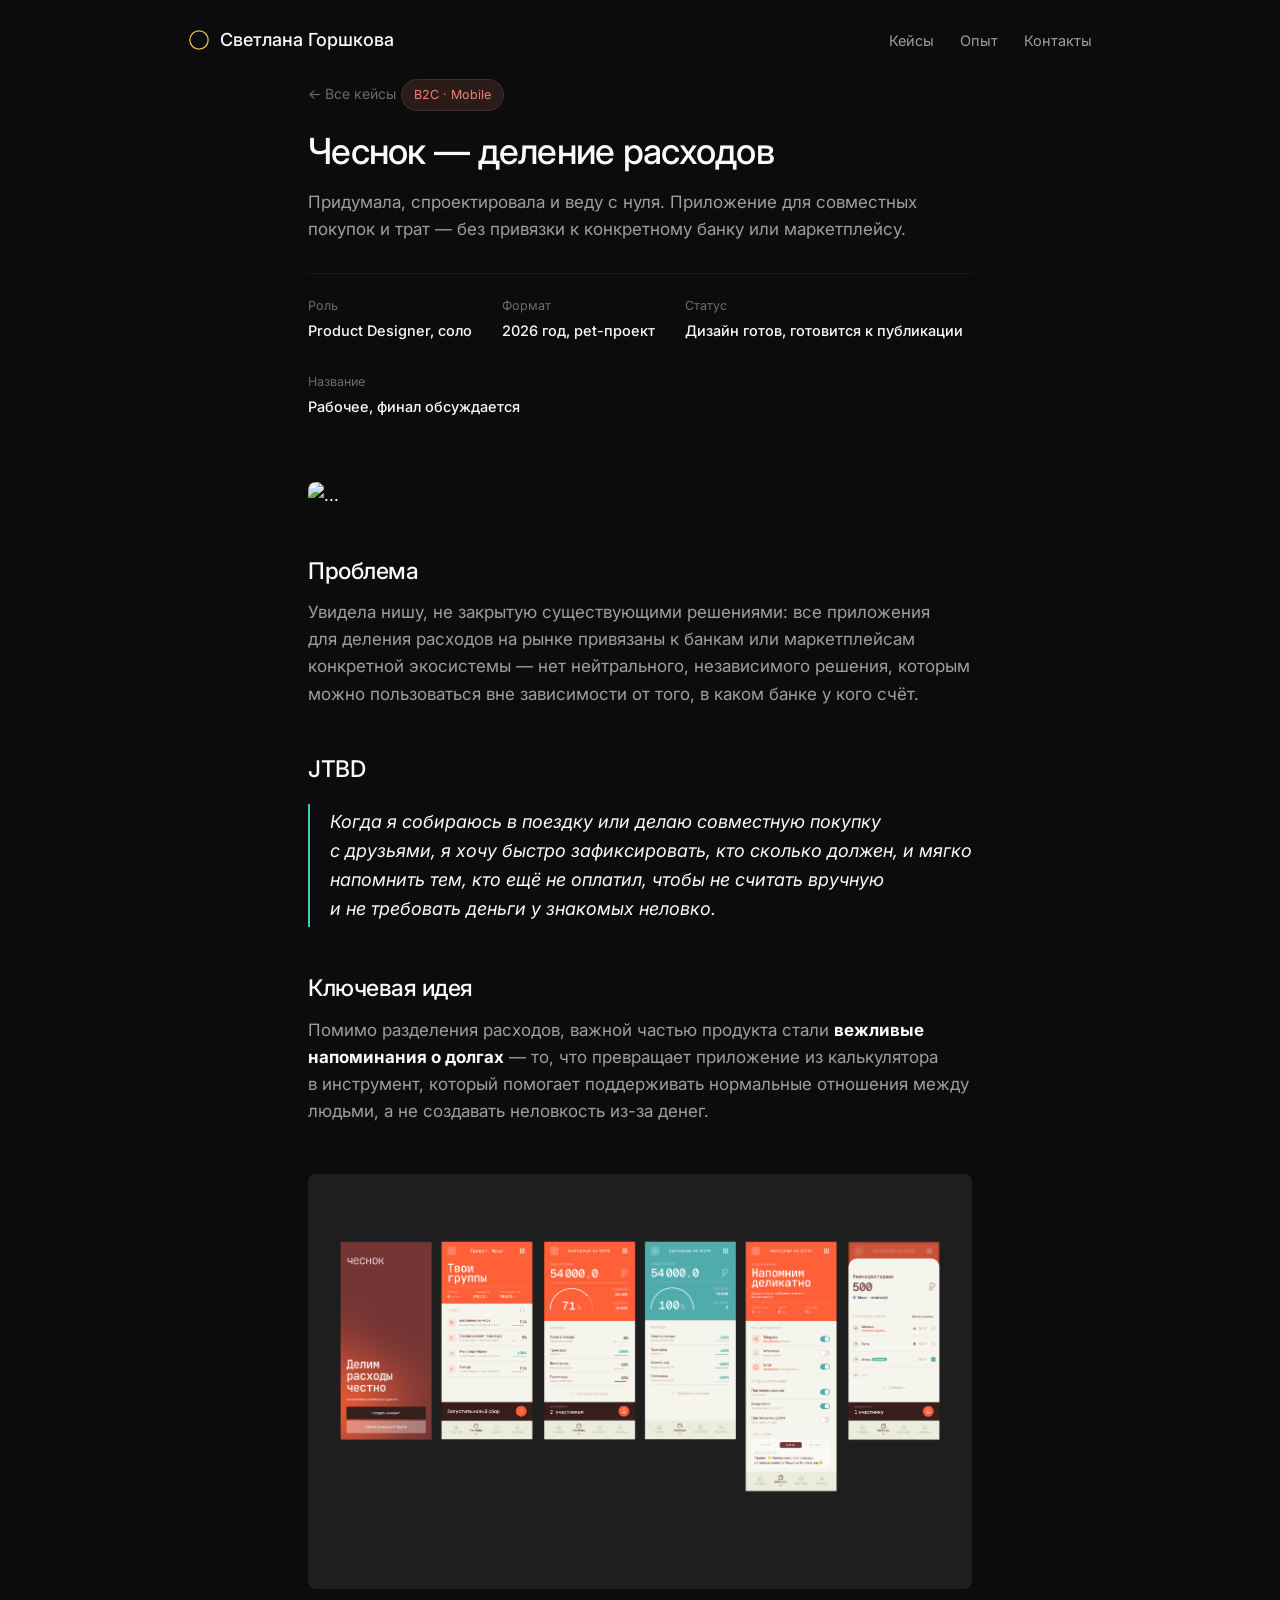
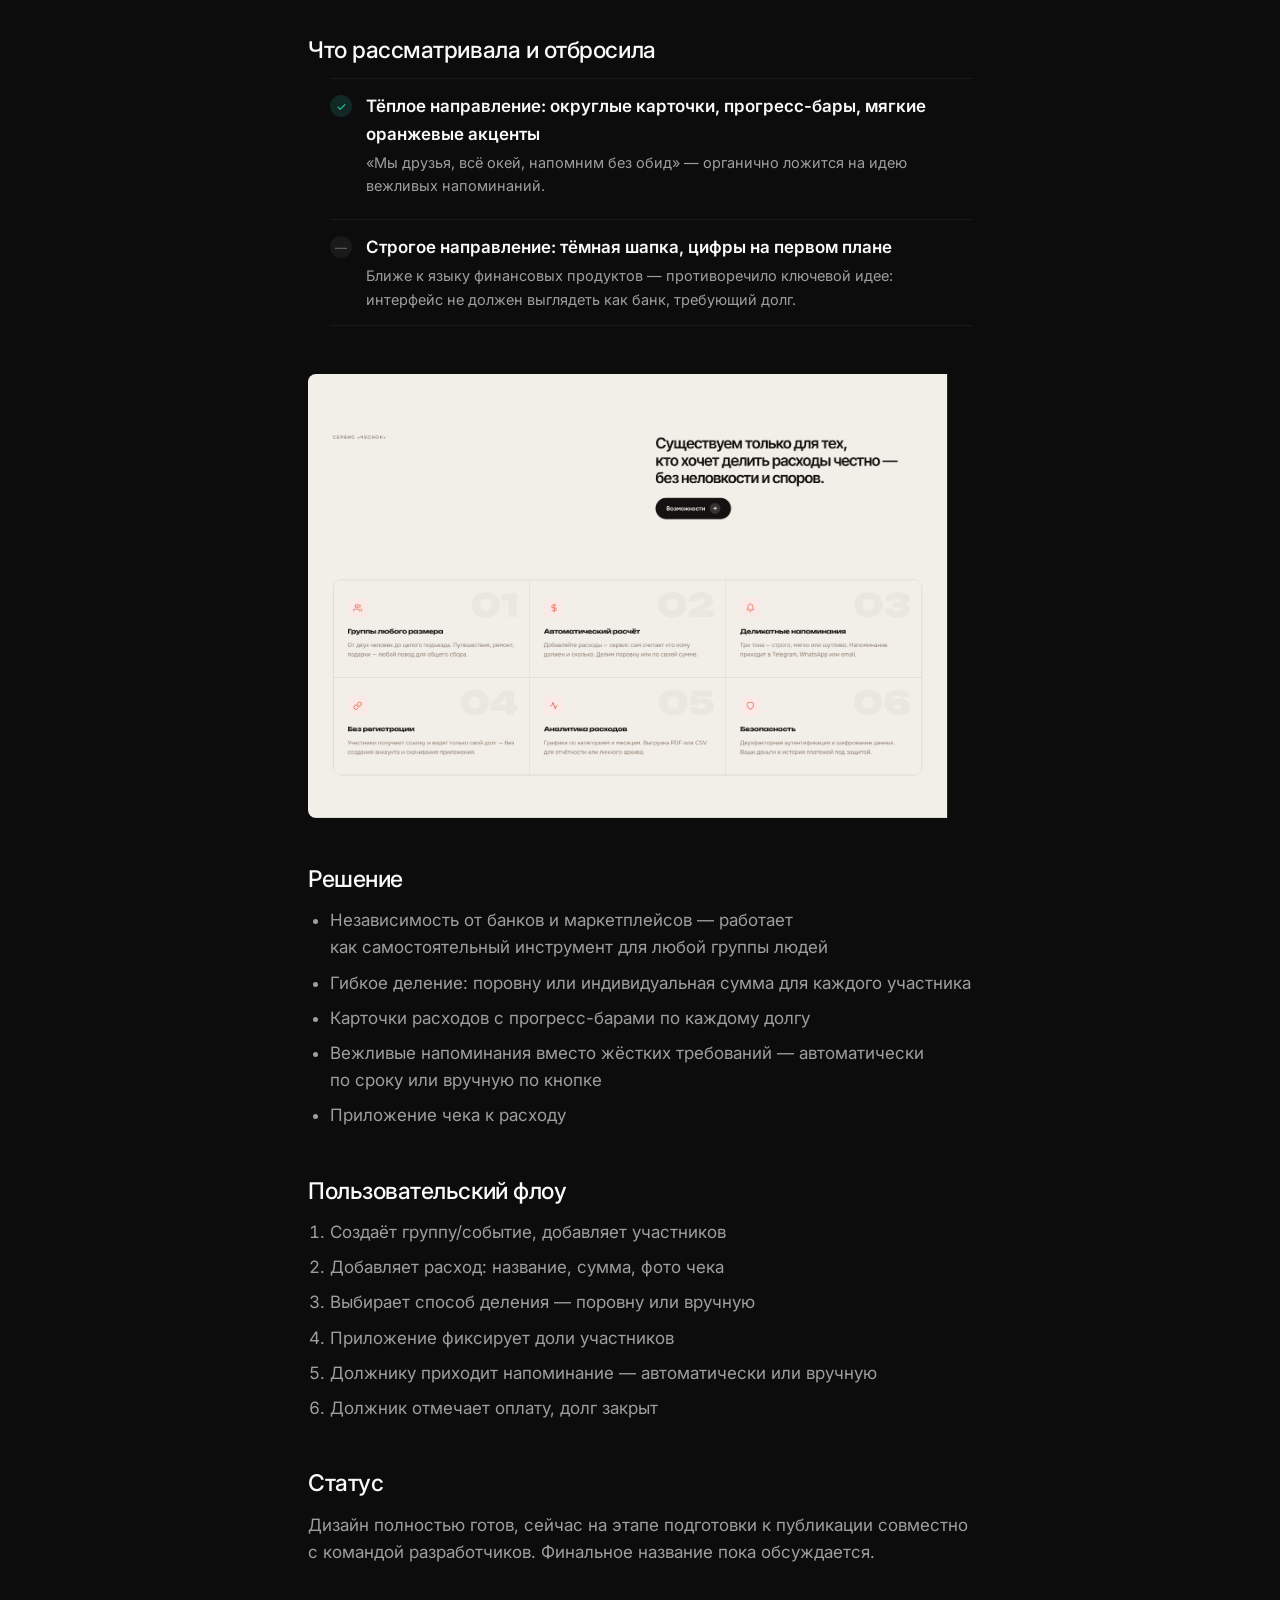
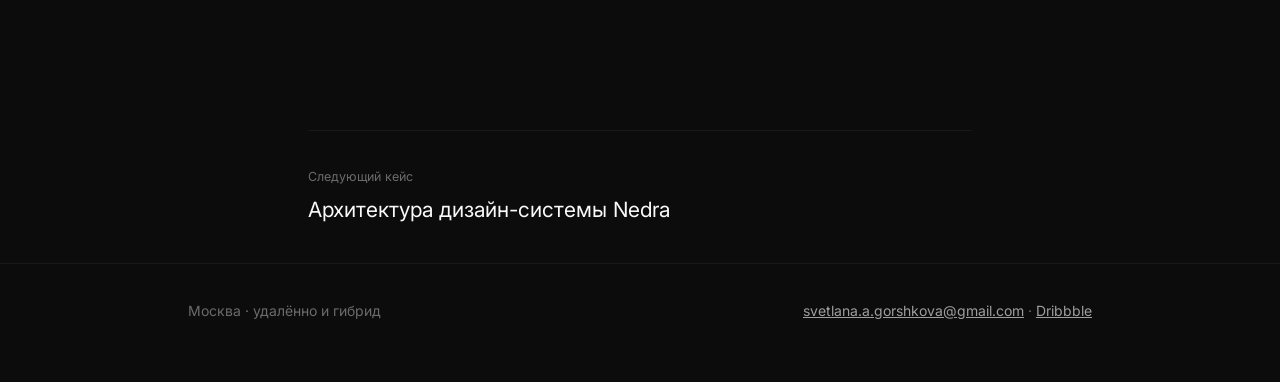
==== commit a061c6ee: "Update case-chesnok.html" ====
--- a/case-chesnok.html
+++ b/case-chesnok.html
@@ -38,7 +38,7 @@
     </div>
   </header>
 
-  <div class="placeholder-shot brick"><span class="cap">Карточка группы и&nbsp;баланс · заменить на&nbsp;реальный скриншот</span></div>
+  <img src="assets/chk (3).png" alt="..." style="border-radius:8px; margin:24px 0; width:100%; cursor:zoom-in;" onclick="document.getElementById('lightbox-img').src=this.src; document.getElementById('lightbox').style.display='flex';">
 
   <div class="case-body">
 
@@ -78,8 +78,6 @@
         </li>
       </ul>
     </section>
-
-    <img src="assets/chk (3).png" alt="..." style="border-radius:8px; margin:24px 0; width:100%; cursor:zoom-in;" onclick="document.getElementById('lightbox-img').src=this.src; document.getElementById('lightbox').style.display='flex';">
 
     <img src="assets/chk (2).png" alt="..." style="border-radius:8px; margin:24px 0; width:100%; cursor:zoom-in;" onclick="document.getElementById('lightbox-img').src=this.src; document.getElementById('lightbox').style.display='flex';">
 
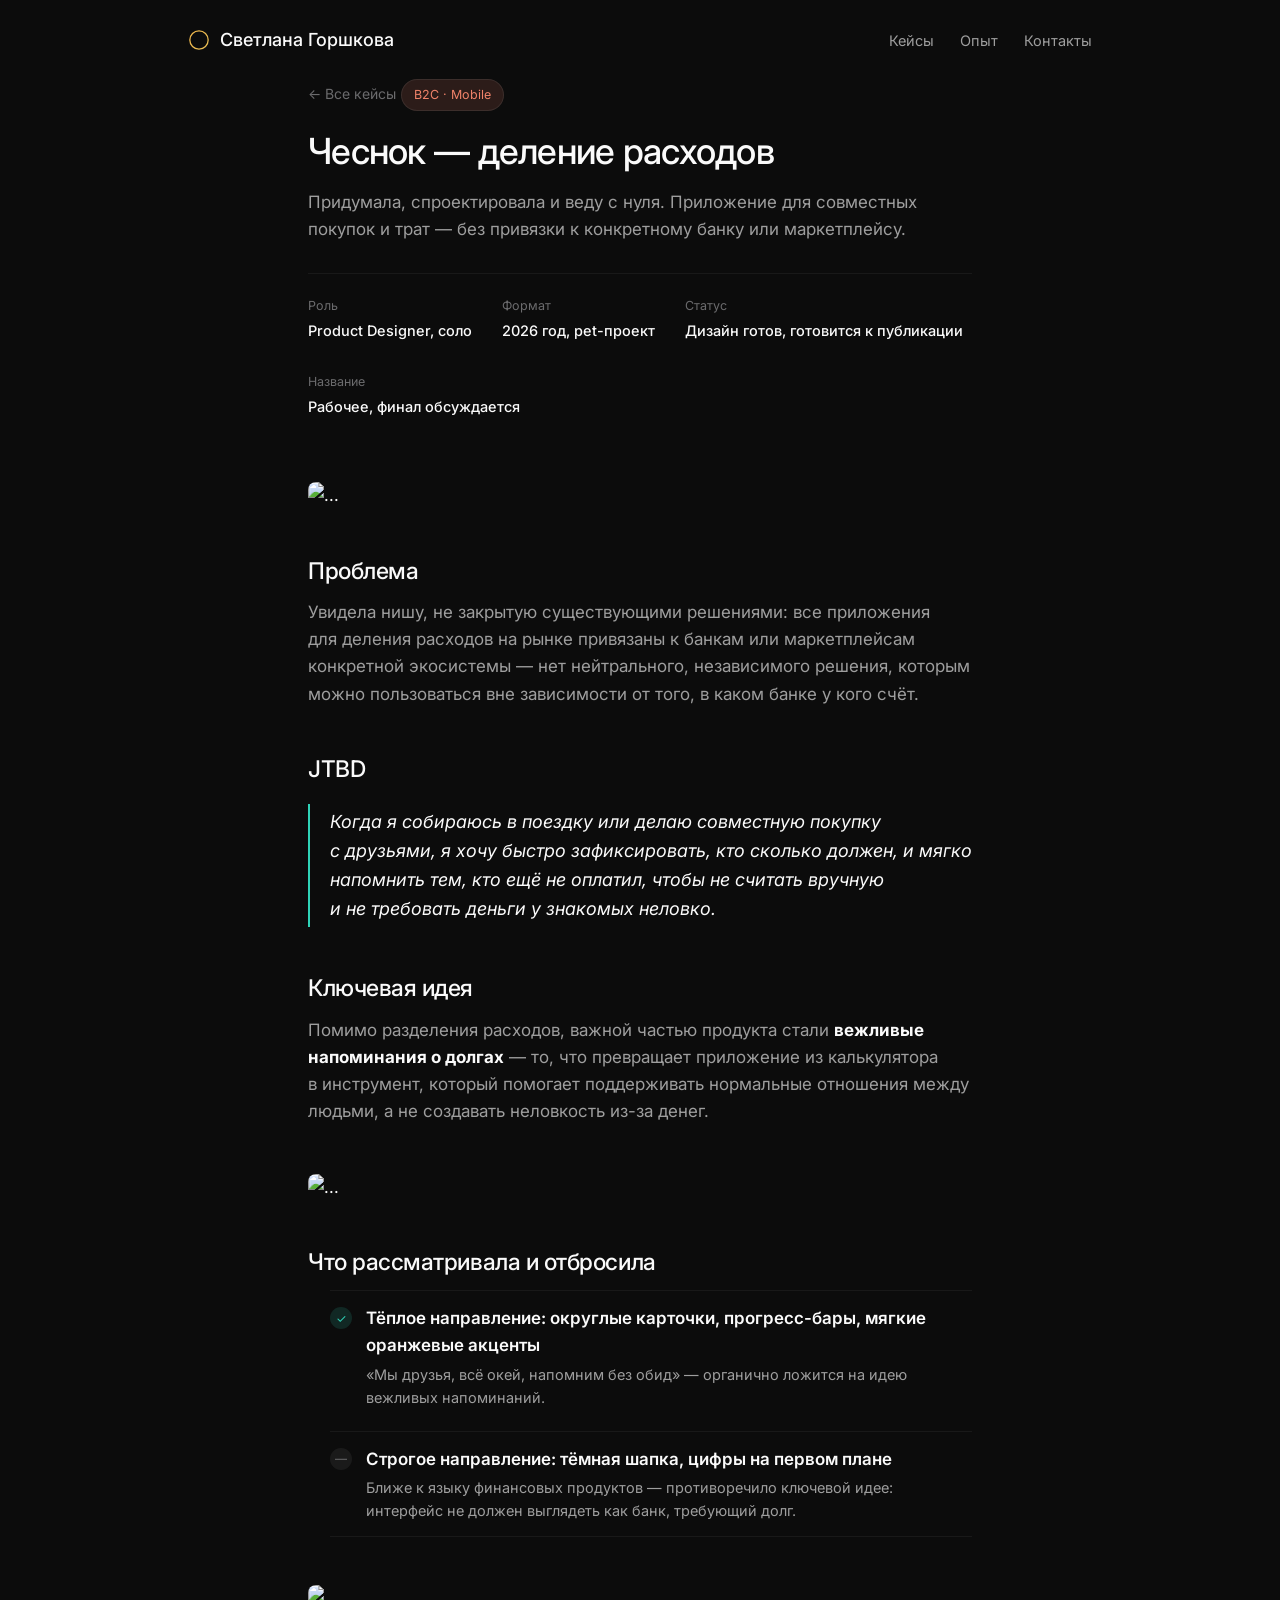
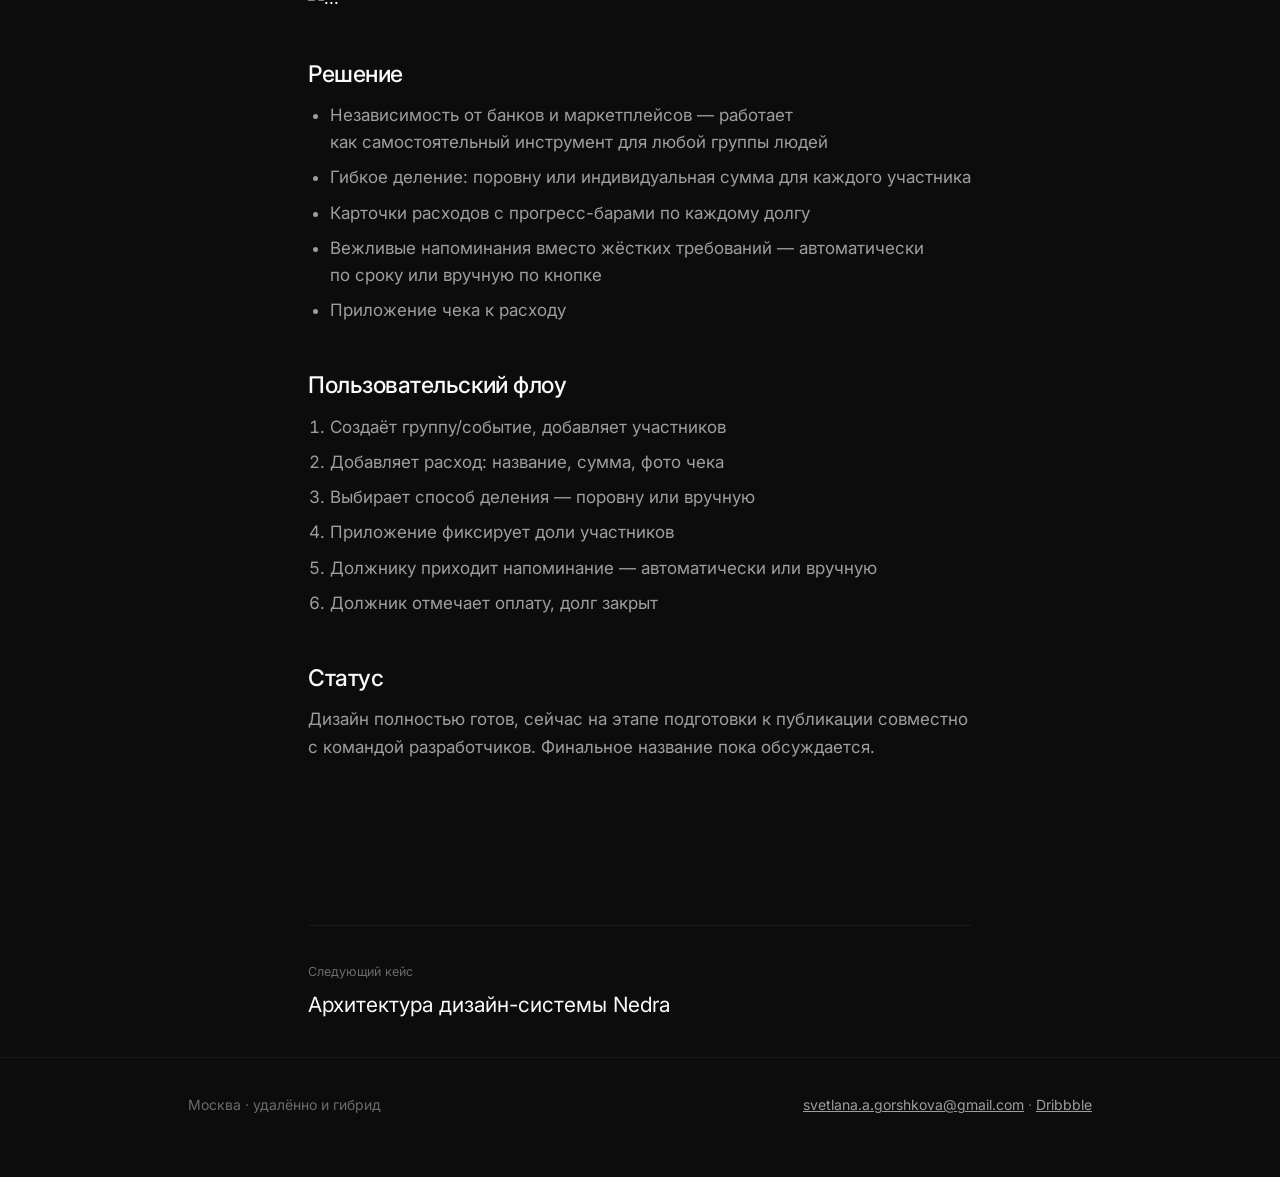
==== commit c6c8795e: "Update case-chesnok.html" ====
--- a/case-chesnok.html
+++ b/case-chesnok.html
@@ -38,7 +38,7 @@
     </div>
   </header>
 
-  <img src="assets/chk (3).png" alt="..." style="border-radius:8px; margin:24px 0; width:100%; cursor:zoom-in;" onclick="document.getElementById('lightbox-img').src=this.src; document.getElementById('lightbox').style.display='flex';">
+  <img src="assets/chk (3).webp" alt="..." style="border-radius:8px; margin:24px 0; width:100%; cursor:zoom-in;" onclick="document.getElementById('lightbox-img').src=this.src; document.getElementById('lightbox').style.display='flex';">
 
   <div class="case-body">
 
@@ -57,7 +57,7 @@
       <p>Помимо разделения расходов, важной частью продукта стали <strong>вежливые напоминания о&nbsp;долгах</strong> — то, что превращает приложение из&nbsp;калькулятора в&nbsp;инструмент, который помогает поддерживать нормальные отношения между людьми, а&nbsp;не&nbsp;создавать неловкость из-за&nbsp;денег.</p>
     </section>
 
-    <img src="assets/chk (1).png" alt="..." style="border-radius:8px; margin:24px 0; width:100%; cursor:zoom-in;" onclick="document.getElementById('lightbox-img').src=this.src; document.getElementById('lightbox').style.display='flex';">
+    <img src="assets/chk (1).webp" alt="..." style="border-radius:8px; margin:24px 0; width:100%; cursor:zoom-in;" onclick="document.getElementById('lightbox-img').src=this.src; document.getElementById('lightbox').style.display='flex';">
 
     <section>
       <h2>Что рассматривала и&nbsp;отбросила</h2>
@@ -79,7 +79,7 @@
       </ul>
     </section>
 
-    <img src="assets/chk (2).png" alt="..." style="border-radius:8px; margin:24px 0; width:100%; cursor:zoom-in;" onclick="document.getElementById('lightbox-img').src=this.src; document.getElementById('lightbox').style.display='flex';">
+    <img src="assets/chk (2).webp" alt="..." style="border-radius:8px; margin:24px 0; width:100%; cursor:zoom-in;" onclick="document.getElementById('lightbox-img').src=this.src; document.getElementById('lightbox').style.display='flex';">
 
     <section>
       <h2>Решение</h2>
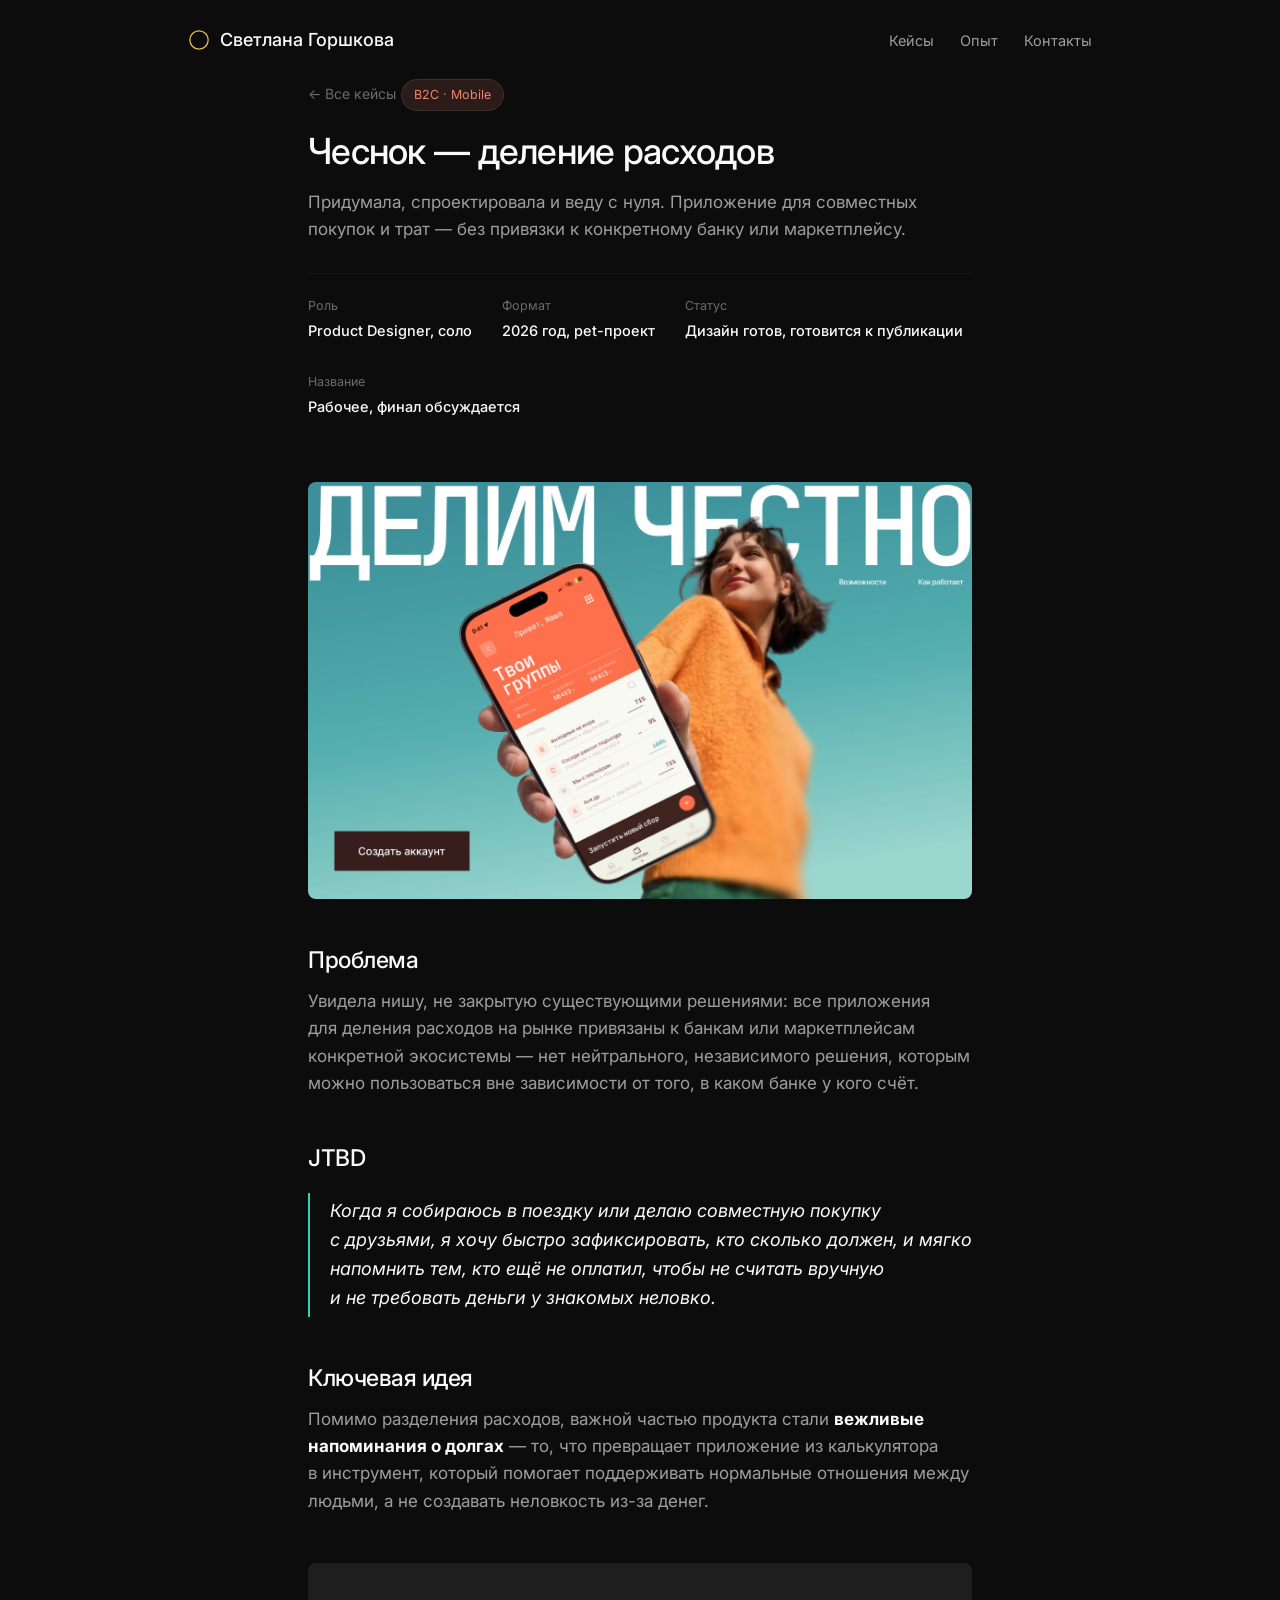
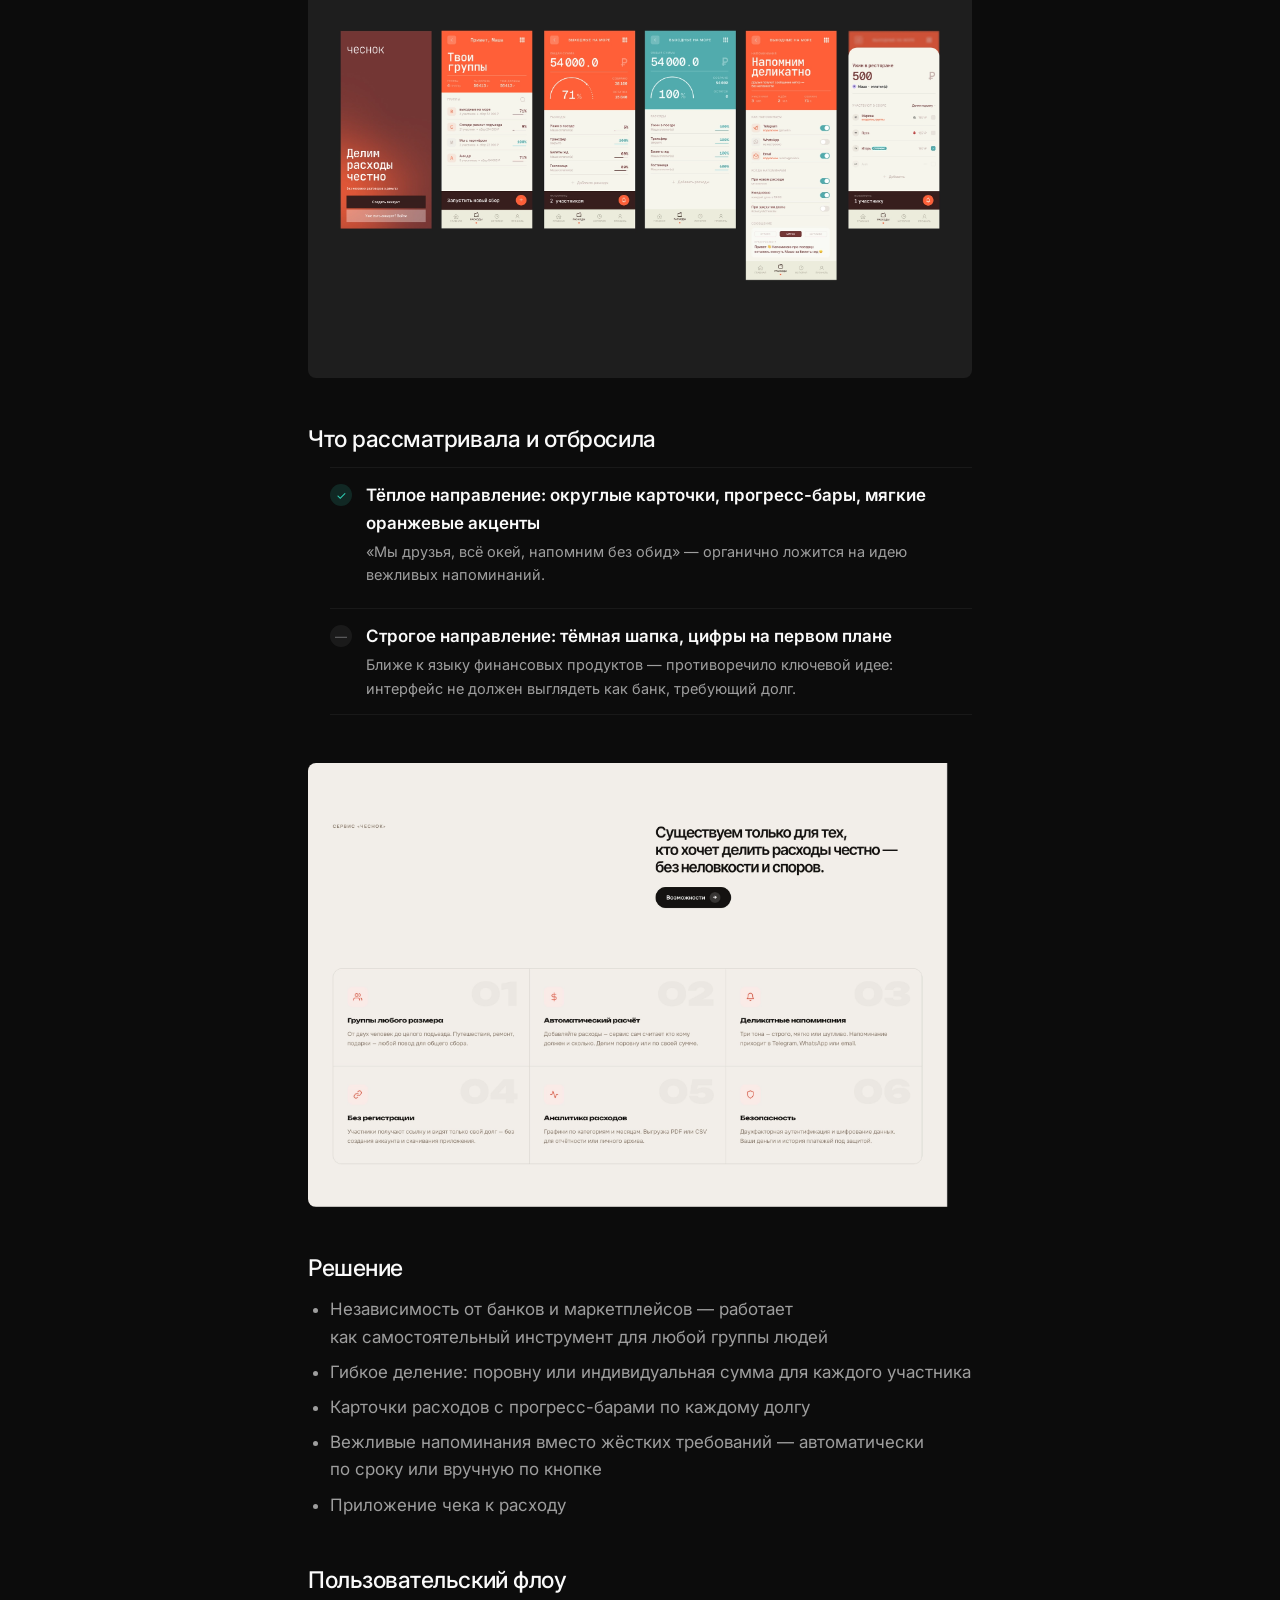
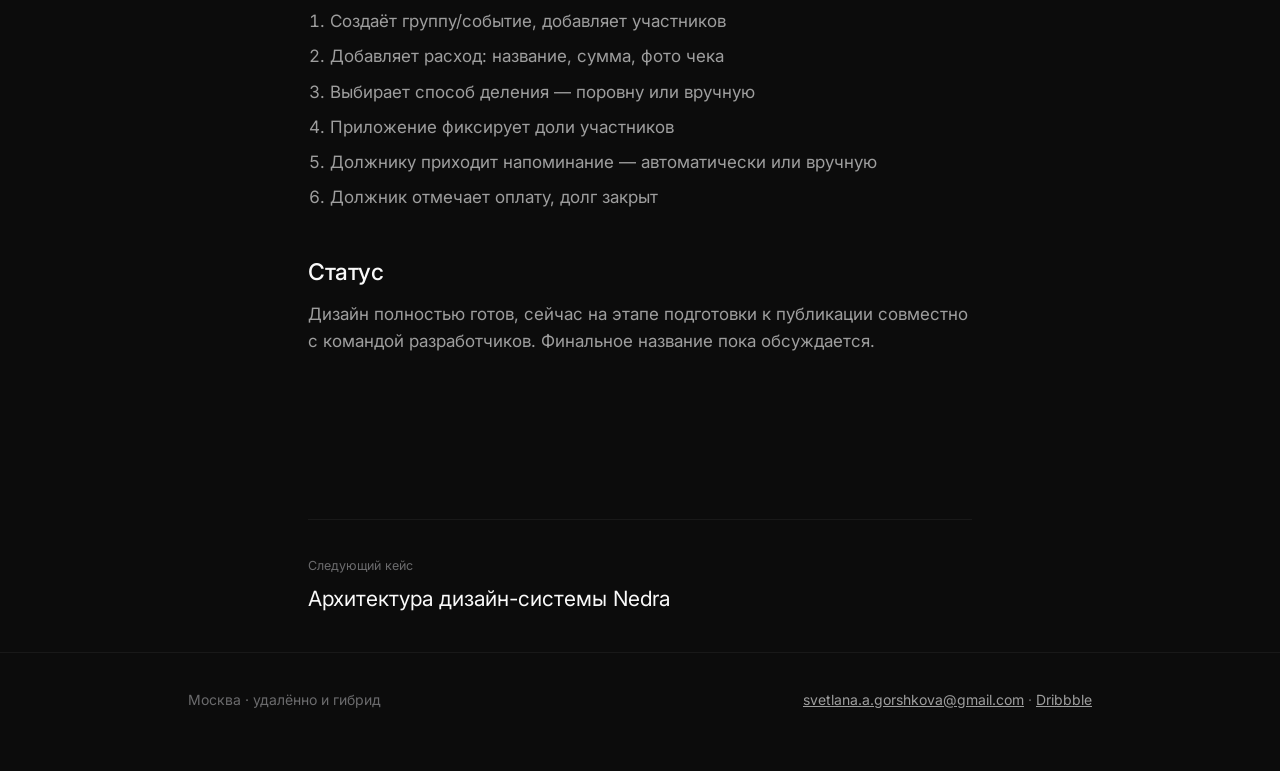
==== commit cb993de8: "Update case-chesnok.html" ====
--- a/case-chesnok.html
+++ b/case-chesnok.html
@@ -38,7 +38,7 @@
     </div>
   </header>
 
-  <img src="assets/chk (3).webp" alt="..." style="border-radius:8px; margin:24px 0; width:100%; cursor:zoom-in;" onclick="document.getElementById('lightbox-img').src=this.src; document.getElementById('lightbox').style.display='flex';">
+  <img src="assets/chk_(3).webp" alt="..." style="border-radius:8px; margin:24px 0; width:100%; cursor:zoom-in;" onclick="document.getElementById('lightbox-img').src=this.src; document.getElementById('lightbox').style.display='flex';">
 
   <div class="case-body">
 
@@ -57,7 +57,7 @@
       <p>Помимо разделения расходов, важной частью продукта стали <strong>вежливые напоминания о&nbsp;долгах</strong> — то, что превращает приложение из&nbsp;калькулятора в&nbsp;инструмент, который помогает поддерживать нормальные отношения между людьми, а&nbsp;не&nbsp;создавать неловкость из-за&nbsp;денег.</p>
     </section>
 
-    <img src="assets/chk (1).webp" alt="..." style="border-radius:8px; margin:24px 0; width:100%; cursor:zoom-in;" onclick="document.getElementById('lightbox-img').src=this.src; document.getElementById('lightbox').style.display='flex';">
+    <img src="assets/chk_(1).webp" alt="..." style="border-radius:8px; margin:24px 0; width:100%; cursor:zoom-in;" onclick="document.getElementById('lightbox-img').src=this.src; document.getElementById('lightbox').style.display='flex';">
 
     <section>
       <h2>Что рассматривала и&nbsp;отбросила</h2>
@@ -79,7 +79,7 @@
       </ul>
     </section>
 
-    <img src="assets/chk (2).webp" alt="..." style="border-radius:8px; margin:24px 0; width:100%; cursor:zoom-in;" onclick="document.getElementById('lightbox-img').src=this.src; document.getElementById('lightbox').style.display='flex';">
+    <img src="assets/chk_(2).webp" alt="..." style="border-radius:8px; margin:24px 0; width:100%; cursor:zoom-in;" onclick="document.getElementById('lightbox-img').src=this.src; document.getElementById('lightbox').style.display='flex';">
 
     <section>
       <h2>Решение</h2>
